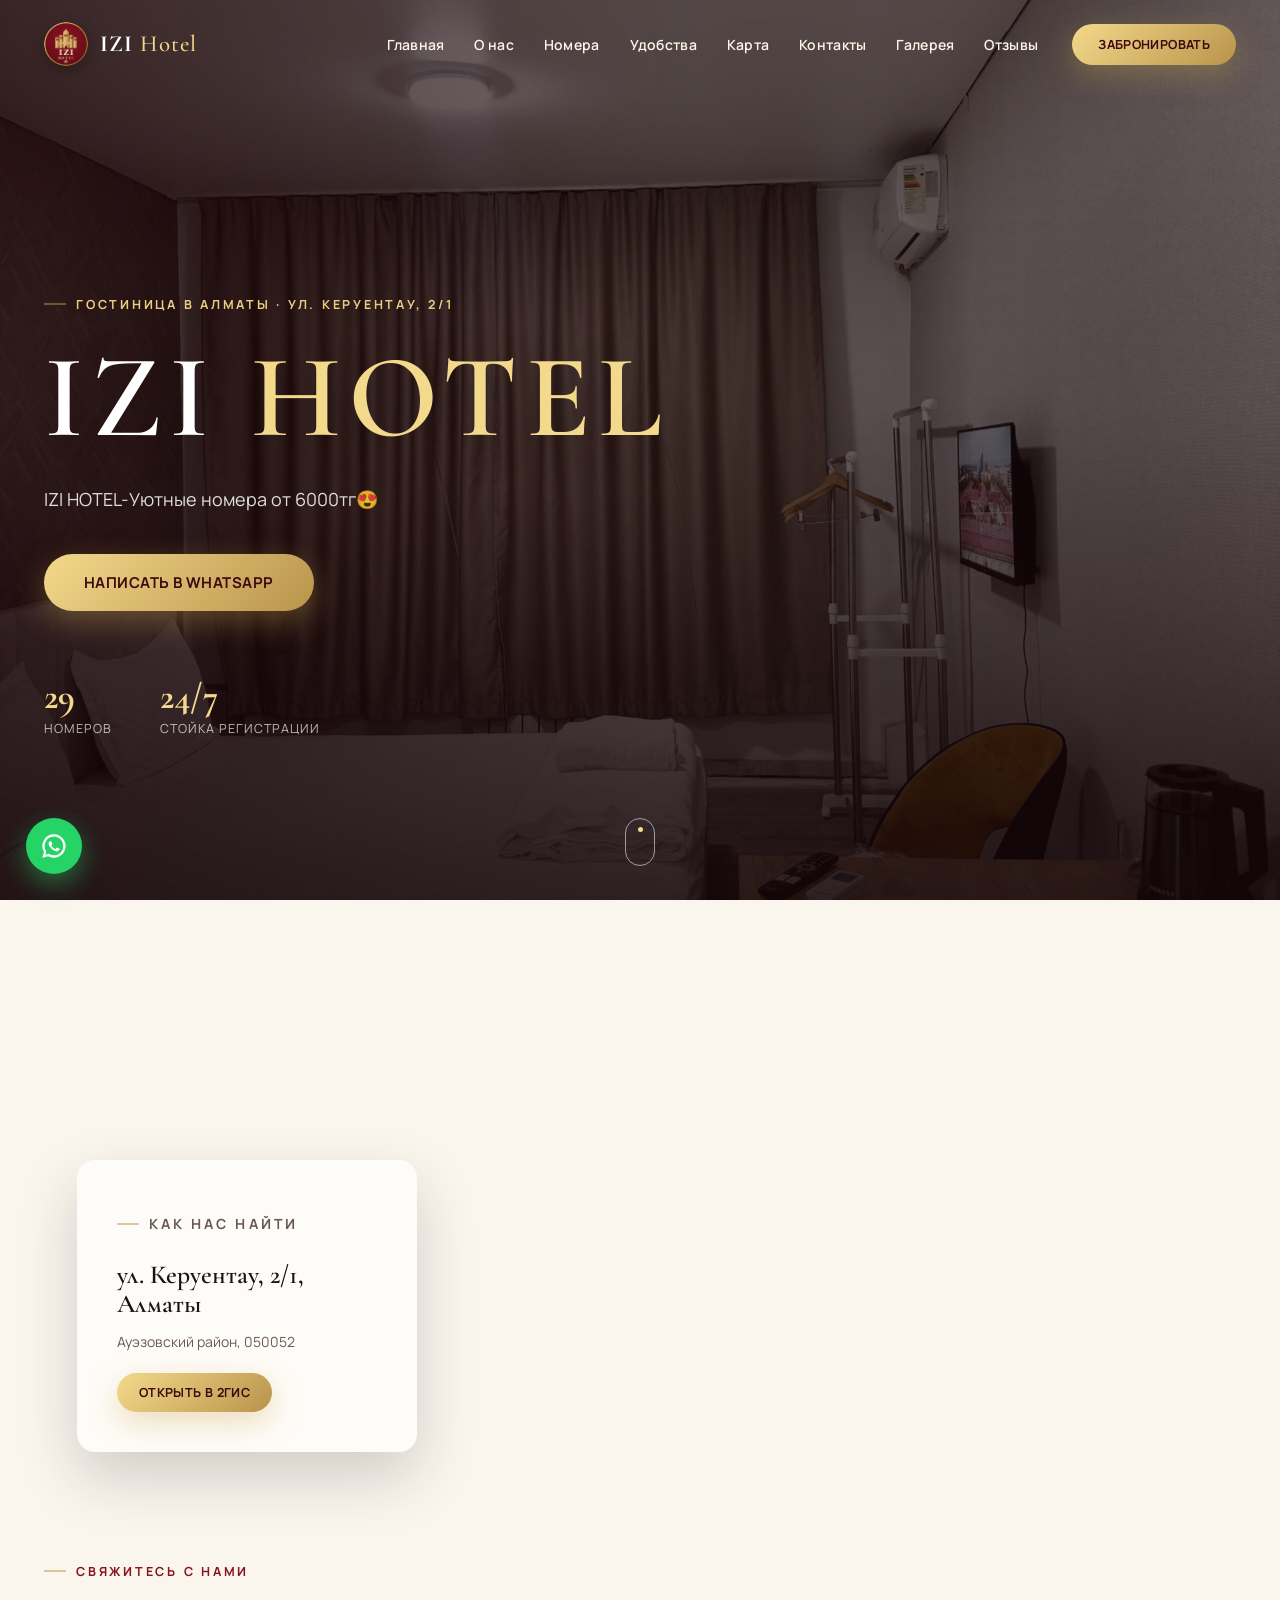
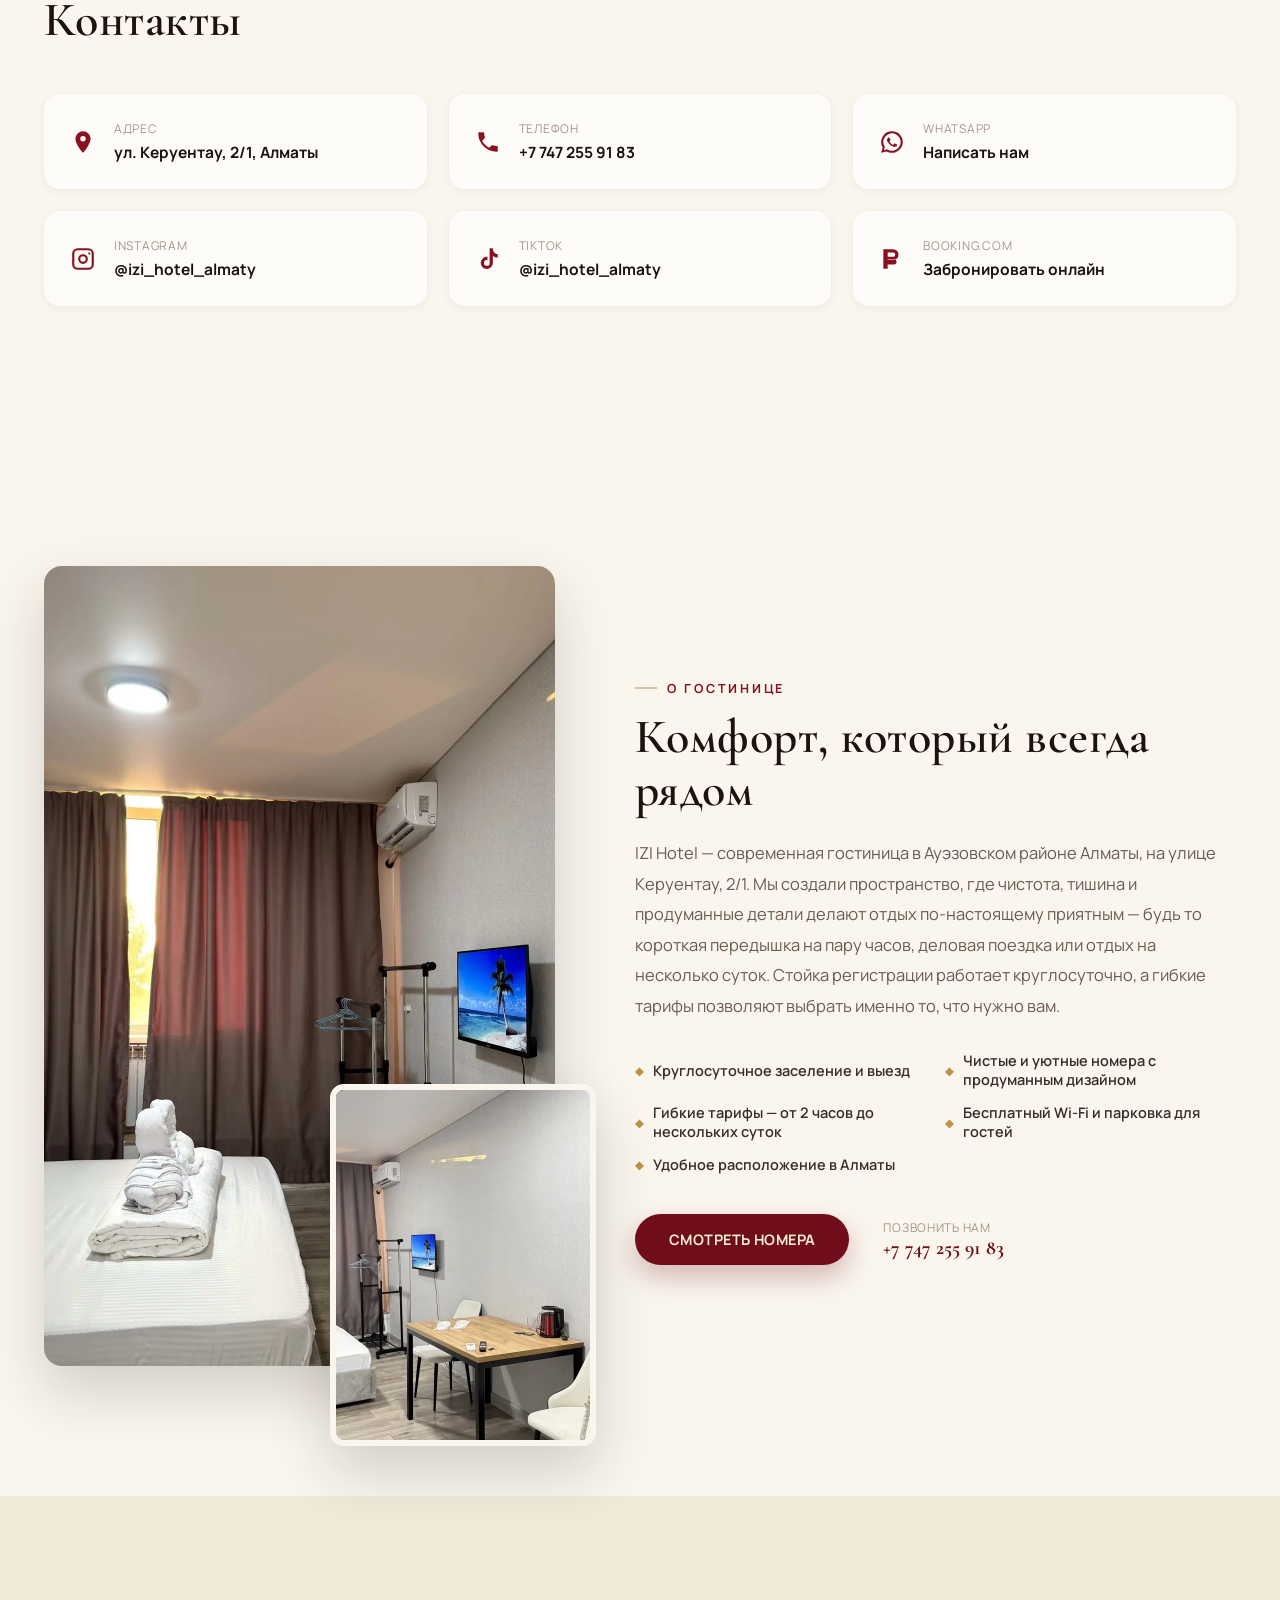
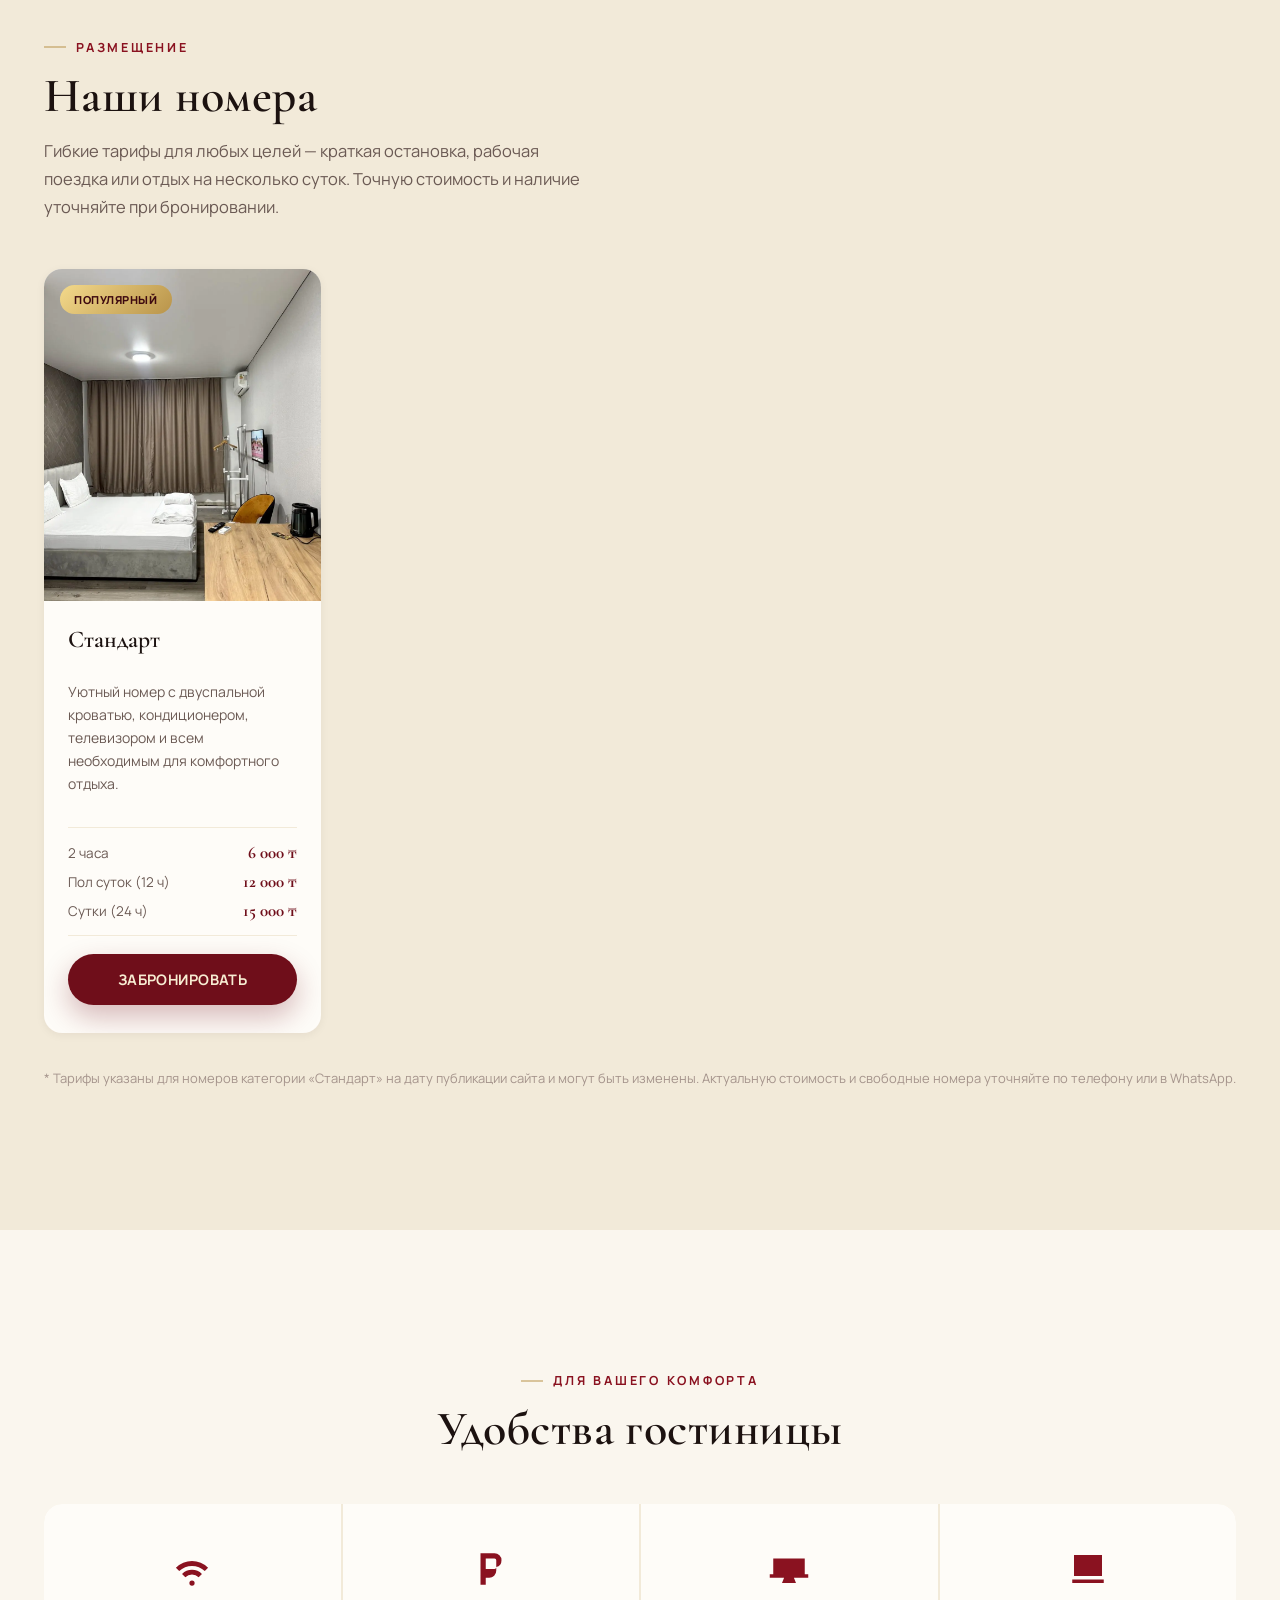
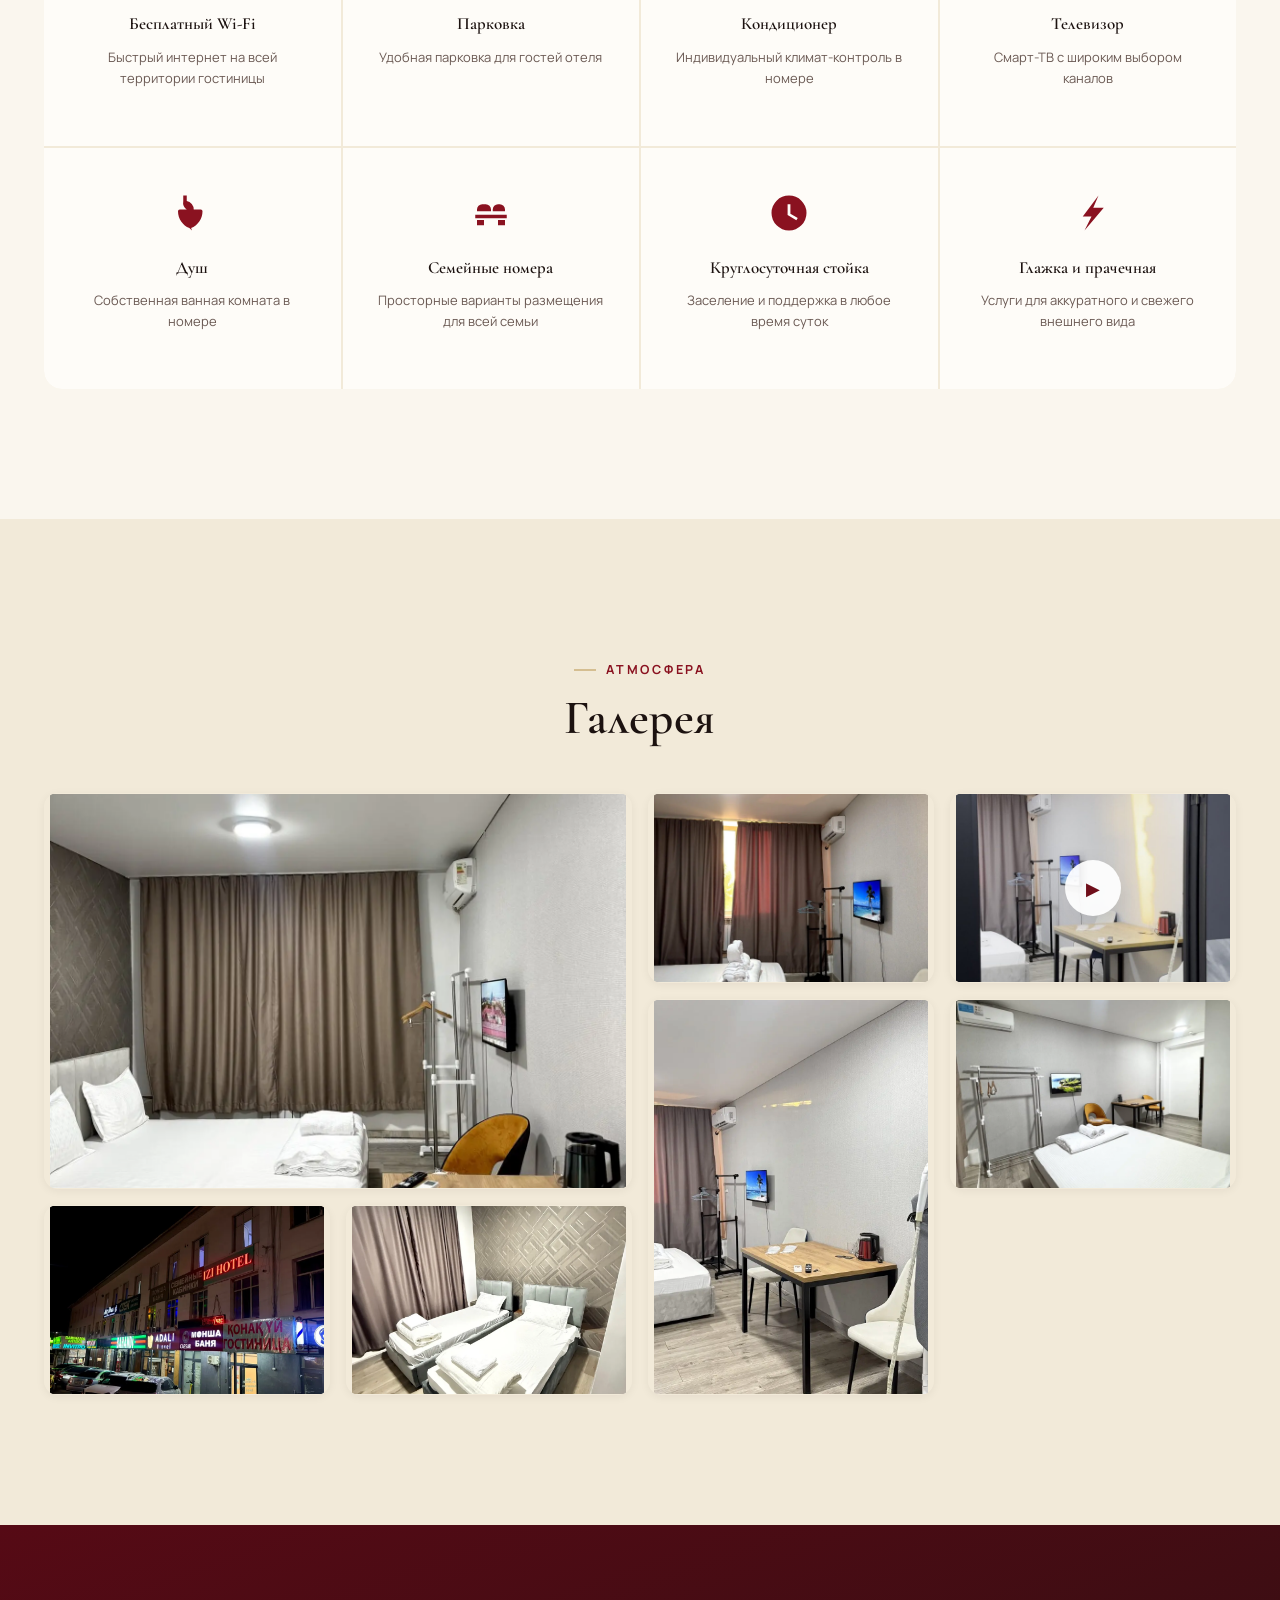
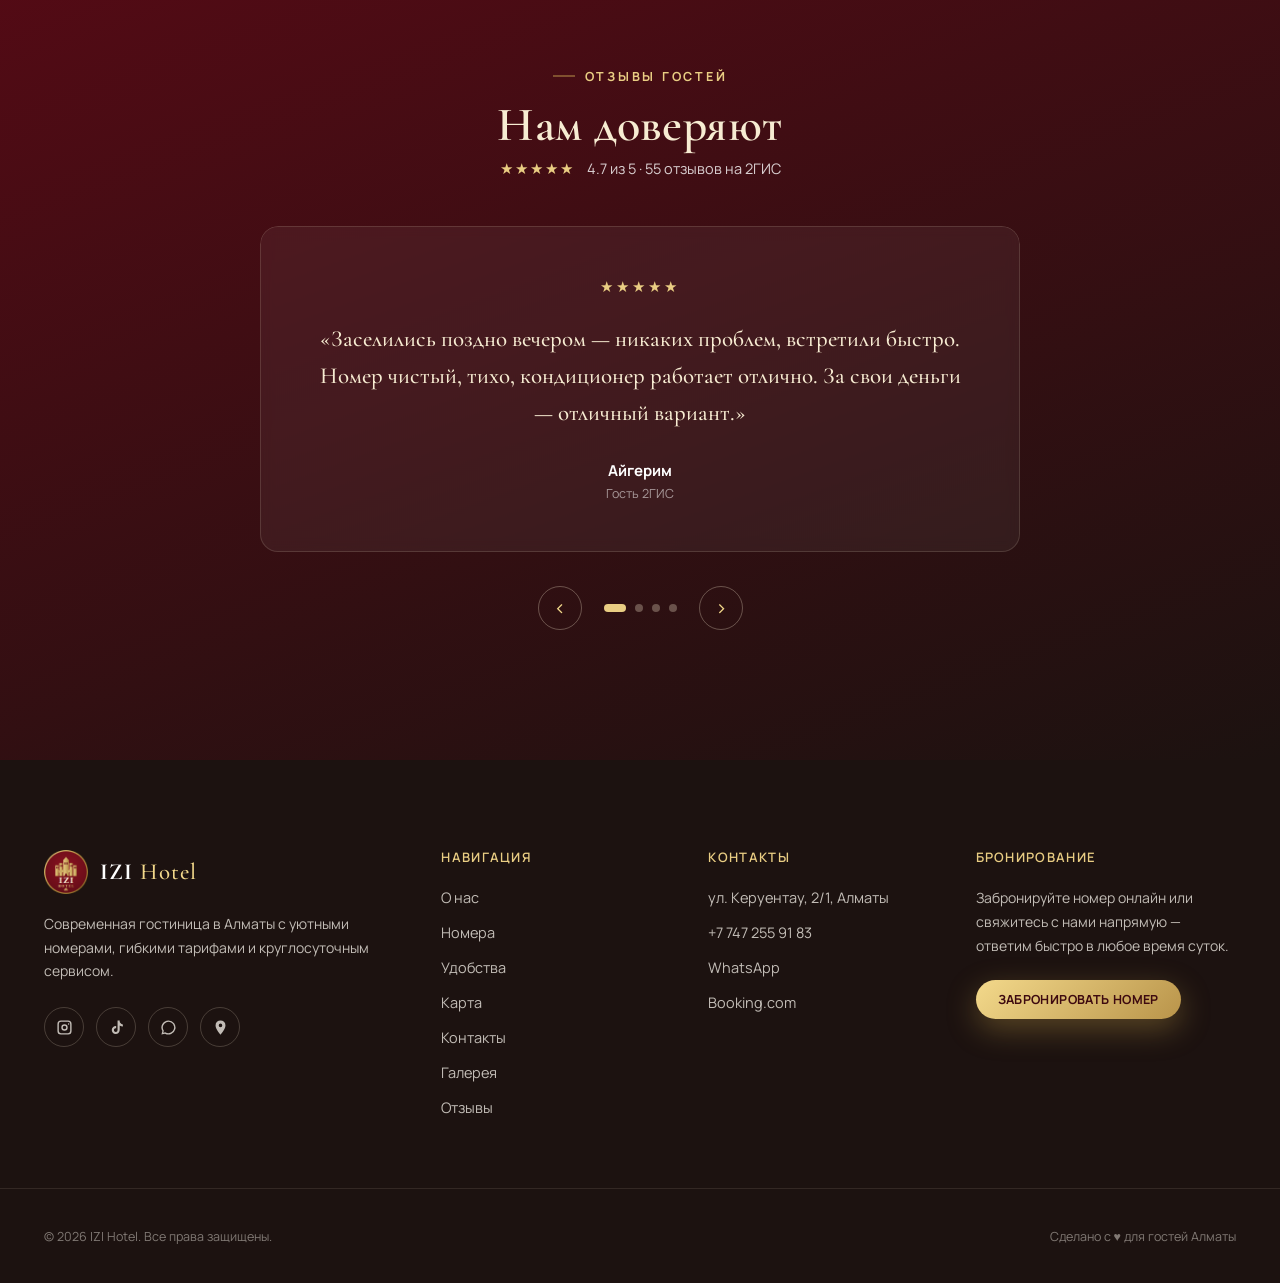
==== site/index.html @ 364ba05a "Upload website files" ====
<!DOCTYPE html>
<html lang="ru">
<head>
<meta charset="UTF-8">
<meta name="viewport" content="width=device-width, initial-scale=1.0">
<title>IZI Hotel — гостиница в Алматы | ул. Керуентау, 2/1</title>
<meta name="description" content="IZI Hotel — современная гостиница в Алматы на ул. Керуентау, 2/1. Чистые уютные номера, бесплатный Wi-Fi, парковка, круглосуточная стойка регистрации. Бронируйте номер онлайн или по телефону.">
<meta name="keywords" content="гостиница Алматы, отель Алматы, IZI Hotel, гостиница Керуентау, гостиница Ауэзовский район, номера почасово Алматы, отель на сутки Алматы">
<meta name="author" content="IZI Hotel">
<meta name="robots" content="index, follow">
<link rel="canonical" href="https://izihotel.kz/">

<!-- Open Graph -->
<meta property="og:type" content="website">
<meta property="og:site_name" content="IZI Hotel">
<meta property="og:title" content="IZI Hotel — гостиница в Алматы">
<meta property="og:description" content="Современная гостиница в Алматы: уютные номера, гибкие тарифы от 2 часов до суток, бесплатный Wi-Fi и парковка. Круглосуточно.">
<meta property="og:image" content="assets/img/optimized/hero.jpg">
<meta property="og:url" content="https://izihotel.kz/">
<meta property="og:locale" content="ru_RU">

<!-- Twitter -->
<meta name="twitter:card" content="summary_large_image">
<meta name="twitter:title" content="IZI Hotel — гостиница в Алматы">
<meta name="twitter:description" content="Уютные номера, бесплатный Wi-Fi и парковка, круглосуточная стойка регистрации. Бронируйте онлайн.">
<meta name="twitter:image" content="assets/img/optimized/hero.jpg">

<!-- Favicons -->
<link rel="icon" href="assets/img/favicon.ico" sizes="any">
<link rel="icon" type="image/png" sizes="32x32" href="assets/img/logo-32.png">
<link rel="apple-touch-icon" sizes="180x180" href="assets/img/logo-180.png">
<link rel="manifest" href="site.webmanifest">
<meta name="theme-color" content="#6f0e1a">

<!-- Fonts -->
<link rel="preconnect" href="https://fonts.googleapis.com">
<link rel="preconnect" href="https://fonts.gstatic.com" crossorigin>
<link href="https://fonts.googleapis.com/css2?family=Cormorant+Garamond:wght@500;600;700&family=Manrope:wght@400;500;600;700;800&display=swap" rel="stylesheet">

<link rel="stylesheet" href="css/styles.css">

<!-- Structured data -->
<script type="application/ld+json">
{
  "@context": "https://schema.org",
  "@type": "Hotel",
  "name": "IZI Hotel",
  "image": "https://izihotel.kz/assets/img/optimized/hero.jpg",
  "logo": "https://izihotel.kz/assets/img/logo-512.png",
  "telephone": "+77472559183",
  "priceRange": "6000-15000 KZT",
  "starRating": { "@type": "Rating", "ratingValue": "3" },
  "aggregateRating": { "@type": "AggregateRating", "ratingValue": "4.7", "reviewCount": "55" },
  "address": {
    "@type": "PostalAddress",
    "streetAddress": "ул. Керуентау, 2/1",
    "addressLocality": "Алматы",
    "addressRegion": "Ауэзовский район",
    "postalCode": "050052",
    "addressCountry": "KZ"
  },
  "url": "https://izihotel.kz/",
  "sameAs": [
    "https://www.instagram.com/izi_hotel_almaty",
    "https://www.tiktok.com/@izi_hotel_almaty",
    "https://www.booking.com/hotel/kz/izi-on-zhandosova.ru.html",
    "https://2gis.kz/almaty/geo/70000001112716389"
  ]
}
</script>
</head>
<body>

<!-- Preloader -->
<div id="preloader" aria-hidden="true"><div class="preloader-mark">IZI</div></div>

<!-- Header -->
<header class="header" id="header">
  <div class="container header__inner">
    <a href="#home" class="brand">
      <img src="assets/img/logo-96.png" alt="IZI Hotel" class="brand__logo" width="44" height="44">
      <span class="brand__text">IZI <em>Hotel</em></span>
    </a>

    <nav class="nav" id="nav">
      <ul class="nav__list">
        <li><a href="#home" class="nav__link">Главная</a></li>
        <li><a href="#about" class="nav__link">О нас</a></li>
        <li><a href="#rooms" class="nav__link">Номера</a></li>
        <li><a href="#amenities" class="nav__link">Удобства</a></li>
        <li><a href="#map" class="nav__link">Карта</a></li>
        <li><a href="#contacts" class="nav__link">Контакты</a></li>
        <li><a href="#gallery" class="nav__link">Галерея</a></li>
        <li><a href="#reviews" class="nav__link">Отзывы</a></li>
      </ul>
      <a href="https://wa.me/77472559183?text=Здравствуйте!%20Хочу%20забронировать%20номер%20в%20IZI%20Hotel" target="_blank" rel="noopener" class="btn btn--gold btn--sm nav__cta">Забронировать</a>
    </nav>

    <button class="burger" id="burger" aria-label="Открыть меню" aria-expanded="false" aria-controls="nav">
      <span></span><span></span><span></span>
    </button>
  </div>
</header>

<!-- Mobile menu overlay -->
<div class="mobile-menu" id="mobileMenu">
  <ul class="mobile-menu__list">
    <li><a href="#home" class="mobile-menu__link">Главная</a></li>
    <li><a href="#about" class="mobile-menu__link">О нас</a></li>
    <li><a href="#rooms" class="mobile-menu__link">Номера</a></li>
    <li><a href="#amenities" class="mobile-menu__link">Удобства</a></li>
    <li><a href="#map" class="mobile-menu__link">Карта</a></li>
    <li><a href="#contacts" class="mobile-menu__link">Контакты</a></li>
    <li><a href="#gallery" class="mobile-menu__link">Галерея</a></li>
    <li><a href="#reviews" class="mobile-menu__link">Отзывы</a></li>
  </ul>
  <div class="mobile-menu__contact">
    <a href="tel:+77472559183">+7 747 255 91 83</a>
    <a href="https://wa.me/77472559183" target="_blank" rel="noopener" class="btn btn--gold">Написать в WhatsApp</a>
  </div>
</div>

<main>
  <!-- HERO -->
  <section class="hero" id="home">
    <div class="hero__bg">
      <picture>
        <source srcset="assets/img/optimized/hero.webp" type="image/webp">
        <img src="assets/img/optimized/hero.jpg" alt="Номер в IZI Hotel Алматы" fetchpriority="high">
      </picture>
      <div class="hero__overlay"></div>
    </div>
    <div class="container hero__content" data-reveal>
      <p class="eyebrow eyebrow--light">Гостиница в Алматы · ул. Керуентау, 2/1</p>
      <h1 class="hero__title">IZI <span>HOTEL</span></h1>
      <p class="hero__subtitle">IZI HOTEL-Уютные номера от 6000тг😍</p>
      <div class="hero__actions">
        <a href="https://wa.me/77472559183?text=Здравствуйте!%20Хочу%20забронировать%20номер%20в%20IZI%20Hotel" target="_blank" rel="noopener" class="btn btn--gold btn--lg">Написать в WhatsApp</a>
      </div>
      <div class="hero__stats">
        
        <div class="hero__stat"><span>29</span><small>номеров</small></div>
        <div class="hero__stat"><span>24/7</span><small>стойка регистрации</small></div>
      </div>
    </div>
    <a href="#about" class="hero__scroll" aria-label="Прокрутить вниз"><span></span></a>
  </section>



<!-- MAP -->
  <section class="map" id="map">
    <div class="map__embed">
      <iframe
        src="https://www.google.com/maps?q=Алматы,+улица+Керуентау,+2%2F1&output=embed"
        width="100%" height="100%" style="border:0;" allowfullscreen="" loading="lazy"
        referrerpolicy="no-referrer-when-downgrade" title="IZI Hotel на карте"></iframe>
    </div>
    <div class="map__card" data-reveal>
      <p class="eyebrow">Как нас найти</p>
      <h3>ул. Керуентау, 2/1, Алматы</h3>
      <p>Ауэзовский район, 050052</p>
      <a href="https://2gis.kz/almaty/geo/70000001112716389" target="_blank" rel="noopener" class="btn btn--gold btn--sm">Открыть в 2ГИС</a>
    </div>
  </section>

  <!-- CONTACTS -->
  <section class="contacts" id="contacts">
    <div class="container">
      <div class="section-head" data-reveal>
        <p class="eyebrow">Свяжитесь с нами</p>
        <h2 class="section-title">Контакты</h2>
      </div>

      <div class="contacts__grid">
        <a class="contact-card" data-reveal href="https://2gis.kz/almaty/geo/70000001112716389" target="_blank" rel="noopener">
          <svg viewBox="0 0 24 24"><path d="M12 2a7 7 0 0 0-7 7c0 5.3 7 13 7 13s7-7.7 7-13a7 7 0 0 0-7-7zm0 9.5A2.5 2.5 0 1 1 12 6.5a2.5 2.5 0 0 1 0 5z"/></svg>
          <div><span>Адрес</span><strong>ул. Керуентау, 2/1, Алматы</strong></div>
        </a>
        <a class="contact-card" data-reveal href="tel:+77472559183">
          <svg viewBox="0 0 24 24"><path d="M6.6 10.8c1.4 2.8 3.8 5.1 6.6 6.6l2.2-2.2c.3-.3.7-.4 1-.2 1.1.4 2.3.6 3.6.6.6 0 1 .4 1 1V20c0 .6-.4 1-1 1C10.6 21 3 13.4 3 4c0-.6.4-1 1-1h3.5c.6 0 1 .4 1 1 0 1.3.2 2.5.6 3.6.1.4 0 .8-.2 1z"/></svg>
          <div><span>Телефон</span><strong>+7 747 255 91 83</strong></div>
        </a>
        <a class="contact-card" data-reveal href="https://wa.me/77472559183?text=Здравствуйте!%20Хочу%20узнать%20о%20наличии%20номеров%20в%20IZI%20Hotel" target="_blank" rel="noopener">
          <svg viewBox="0 0 24 24"><path d="M12 2a10 10 0 0 0-8.6 15.1L2 22l5-1.3A10 10 0 1 0 12 2zm0 18a8 8 0 0 1-4.1-1.1l-.3-.2-3 .8.8-2.9-.2-.3A8 8 0 1 1 12 20zm4.4-5.9c-.2-.1-1.4-.7-1.6-.8-.2-.1-.4-.1-.5.1-.2.2-.6.8-.8 1-.1.2-.3.2-.5.1-.2-.1-1-.4-1.9-1.2-.7-.6-1.2-1.4-1.3-1.6-.1-.2 0-.4.1-.5l.4-.4c.1-.1.2-.3.2-.4.1-.2 0-.3 0-.4l-.7-1.7c-.2-.4-.4-.4-.5-.4h-.5c-.2 0-.4.1-.6.3-.2.2-.8.8-.8 1.9s.8 2.2 1 2.4c.1.2 1.6 2.5 3.9 3.5.5.2 1 .4 1.3.5.5.2 1 .1 1.4-.1.4-.2 1.4-.6 1.6-1.1.2-.5.2-1 .1-1.1-.1-.1-.2-.2-.4-.3z"/></svg>
          <div><span>WhatsApp</span><strong>Написать нам</strong></div>
        </a>
        <a class="contact-card" data-reveal href="https://www.instagram.com/izi_hotel_almaty?utm_source=qr" target="_blank" rel="noopener">
          <svg viewBox="0 0 24 24"><path d="M7 2h10a5 5 0 0 1 5 5v10a5 5 0 0 1-5 5H7a5 5 0 0 1-5-5V7a5 5 0 0 1 5-5zm0 2a3 3 0 0 0-3 3v10a3 3 0 0 0 3 3h10a3 3 0 0 0 3-3V7a3 3 0 0 0-3-3zm5 3.5a4.5 4.5 0 1 1 0 9 4.5 4.5 0 0 1 0-9zm0 2a2.5 2.5 0 1 0 0 5 2.5 2.5 0 0 0 0-5zM17.8 6a1 1 0 1 1 0 2 1 1 0 0 1 0-2z"/></svg>
          <div><span>Instagram</span><strong>@izi_hotel_almaty</strong></div>
        </a>
        <a class="contact-card" data-reveal href="https://www.tiktok.com/@izi_hotel_almaty" target="_blank" rel="noopener">
          <svg viewBox="0 0 24 24"><path d="M16.5 2h-3v13.6a2.6 2.6 0 1 1-2-2.5v-3.1a5.6 5.6 0 1 0 5 5.6V9.2a7.9 7.9 0 0 0 4.5 1.4V7.6A4.9 4.9 0 0 1 16.5 2z"/></svg>
          <div><span>TikTok</span><strong>@izi_hotel_almaty</strong></div>
        </a>
        <a class="contact-card" data-reveal href="https://www.booking.com/hotel/kz/izi-on-zhandosova.ru.html?aid=898224&app_hotel_id=16019288&checkin=2026-07-24&checkout=2026-07-25&from_sn=ios&group_adults=2&group_children=0&label=hotel_details-TslQ9aU%401784840712&no_rooms=1&req_adults=2&req_children=0&room1=A%2CA%2C" target="_blank" rel="noopener">
          <svg viewBox="0 0 24 24"><path d="M4 3h9a5 5 0 0 1 0 10H8v8H4zm4 3v4h5a2 2 0 0 0 0-4zm0 6.5V17h6a2.25 2.25 0 0 0 0-4.5z"/></svg>
          <div><span>Booking.com</span><strong>Забронировать онлайн</strong></div>
        </a>
      </div>
    </div>
  </section>


  <!-- ABOUT -->
  <section class="about" id="about">
    <div class="container about__grid">
      <div class="about__media" data-reveal>
        <div class="about__media-main">
          <picture>
            <source srcset="assets/img/optimized/about-1.webp" type="image/webp">
            <img src="assets/img/optimized/about-1.jpg" alt="Уютный номер IZI Hotel" loading="lazy" width="700" height="800">
          </picture>
        </div>
        <div class="about__media-sub">
          <picture>
            <source srcset="assets/img/optimized/about-2.webp" type="image/webp">
            <img src="assets/img/optimized/about-2.jpg" alt="Интерьер номера IZI Hotel" loading="lazy" width="450" height="350">
          </picture>
        </div>
        
      </div>

      <div class="about__content" data-reveal>
        <p class="eyebrow">О гостинице</p>
        <h2 class="section-title">Комфорт, который всегда рядом</h2>
        <p class="about__text">
          IZI Hotel — современная гостиница в Ауэзовском районе Алматы, на улице Керуентау, 2/1.
          Мы создали пространство, где чистота, тишина и продуманные детали делают отдых
          по-настоящему приятным — будь то короткая передышка на пару часов, деловая поездка
          или отдых на несколько суток. Стойка регистрации работает круглосуточно, а гибкие
          тарифы позволяют выбрать именно то, что нужно вам.
        </p>

        <ul class="about__points">
          <li><span class="about__point-icon">◆</span> Круглосуточное заселение и выезд</li>
          <li><span class="about__point-icon">◆</span> Чистые и уютные номера с продуманным дизайном</li>
          <li><span class="about__point-icon">◆</span> Гибкие тарифы — от 2 часов до нескольких суток</li>
          <li><span class="about__point-icon">◆</span> Бесплатный Wi-Fi и парковка для гостей</li>
          <li><span class="about__point-icon">◆</span> Удобное расположение в Алматы</li>
        </ul>

        <div class="about__cta">
          <a href="#rooms" class="btn btn--primary">Смотреть номера</a>
          <a href="tel:+77472559183" class="about__phone">
            <span>Позвонить нам</span>
            <strong>+7 747 255 91 83</strong>
          </a>
        </div>
      </div>
    </div>
  </section>

  <!-- ROOMS -->
  <section class="rooms" id="rooms">
    <div class="container">
      <div class="section-head" data-reveal>
        <p class="eyebrow">Размещение</p>
        <h2 class="section-title">Наши номера</h2>
        <p class="section-sub">Гибкие тарифы для любых целей — краткая остановка, рабочая поездка или отдых на несколько суток. Точную стоимость и наличие уточняйте при бронировании.</p>
      </div>

      <div class="rooms__grid">

        <article class="room-card" data-reveal>
          <div class="room-card__media">
            <picture>
              <source srcset="assets/img/optimized/room-standard.webp" type="image/webp">
              <img src="assets/img/optimized/room-standard.jpg" alt="Стандартный номер IZI Hotel" loading="lazy" width="600" height="720">
            </picture>
            <span class="room-card__tag">Популярный</span>
          </div>
          <div class="room-card__body">
            <h3>Стандарт</h3>
            <p>Уютный номер с двуспальной кроватью, кондиционером, телевизором и всем необходимым для комфортного отдыха.</p>
            <div class="room-card__prices">
              <div><span>2 часа</span><strong>6 000 ₸</strong></div>
              <div><span>Пол суток (12 ч)</span><strong>12 000 ₸</strong></div>
              <div><span>Сутки (24 ч)</span><strong>15 000 ₸</strong></div>
            </div>
            <a href="https://wa.me/77472559183?text=Здравствуйте!%20Хочу%20забронировать%20номер%20%22Стандарт%22" target="_blank" rel="noopener" class="btn btn--primary btn--block">Забронировать</a>
          </div>
        </article>

      </div>

      <p class="rooms__note">* Тарифы указаны для номеров категории «Стандарт» на дату публикации сайта и могут быть изменены. Актуальную стоимость и свободные номера уточняйте по телефону или в WhatsApp.</p>
    </div>
  </section>

  <!-- AMENITIES -->
  <section class="amenities" id="amenities">
    <div class="container">
      <div class="section-head section-head--center" data-reveal>
        <p class="eyebrow">Для вашего комфорта</p>
        <h2 class="section-title">Удобства гостиницы</h2>
      </div>

      <div class="amenities__grid">
        <div class="amenity" data-reveal>
          <svg viewBox="0 0 24 24" class="amenity__icon"><path d="M12 18.5a1.5 1.5 0 1 1 0 3 1.5 1.5 0 0 1 0-3zM6.3 14.8a8 8 0 0 1 11.4 0l-1.9 1.9a5.5 5.5 0 0 0-7.6 0zM2.8 11.3a13 13 0 0 1 18.4 0l-1.9 1.9a10.5 10.5 0 0 0-14.6 0z"/></svg>
          <h3>Бесплатный Wi-Fi</h3>
          <p>Быстрый интернет на всей территории гостиницы</p>
        </div>
        <div class="amenity" data-reveal>
          <svg viewBox="0 0 24 24" class="amenity__icon"><path d="M6 3h8a4 4 0 0 1 4 4 4 4 0 0 1-3 3.9V13a4 4 0 0 1-4 4H9v4H6zm3 3v6h5a1 1 0 0 0 1-1V7a1 1 0 0 0-1-1z"/></svg>
          <h3>Парковка</h3>
          <p>Удобная парковка для гостей отеля</p>
        </div>
        <div class="amenity" data-reveal>
          <svg viewBox="0 0 24 24" class="amenity__icon"><path d="M3 6h18v9H3zM1 15h22v2H1zM8 20l1.2-3h5.6L16 20z"/></svg>
          <h3>Кондиционер</h3>
          <p>Индивидуальный климат-контроль в номере</p>
        </div>
        <div class="amenity" data-reveal>
          <svg viewBox="0 0 24 24" class="amenity__icon"><path d="M4 4h16v12H4zm-1 14h18v2H3zm5-11h6v6H8z"/></svg>
          <h3>Телевизор</h3>
          <p>Смарт-ТВ с широким выбором каналов</p>
        </div>
        <div class="amenity" data-reveal>
          <svg viewBox="0 0 24 24" class="amenity__icon"><path d="M7 2h2v3.1A5 5 0 0 1 13 10h4a1 1 0 0 1 1 1c0 4.4-2.7 8.1-6.5 9.6L12 22l-1.5-1.4C6.7 19.1 4 15.4 4 11a1 1 0 0 1 1-1h4A5 5 0 0 1 7 5.1z"/></svg>
          <h3>Душ</h3>
          <p>Собственная ванная комната в номере</p>
        </div>
        <div class="amenity" data-reveal>
          <svg viewBox="0 0 24 24" class="amenity__icon"><path d="M4 10a3 3 0 0 1 3-3h2a3 3 0 0 1 3 3v1H4zm9 1v-1a3 3 0 0 1 3-3h1a3 3 0 0 1 3 3v1zM3 13h18v2H3zm1 3h4v3H4zm12 0h4v3h-4z"/></svg>
          <h3>Семейные номера</h3>
          <p>Просторные варианты размещения для всей семьи</p>
        </div>
        <div class="amenity" data-reveal>
          <svg viewBox="0 0 24 24" class="amenity__icon"><path d="M12 2a10 10 0 1 0 0 20 10 10 0 0 0 0-20zm.8 5v5.4l4.2 2.5-.8 1.3-5-3V7z"/></svg>
          <h3>Круглосуточная стойка</h3>
          <p>Заселение и поддержка в любое время суток</p>
        </div>
        <div class="amenity" data-reveal>
          <svg viewBox="0 0 24 24" class="amenity__icon"><path d="M18 2l-9 12h5l-4 8 11-13h-6z"/></svg>
          <h3>Глажка и прачечная</h3>
          <p>Услуги для аккуратного и свежего внешнего вида</p>
        </div>
      </div>
    </div>
  </section>

  
  <!-- GALLERY -->
  <section class="gallery" id="gallery">
    <div class="container">
      <div class="section-head section-head--center" data-reveal>
        <p class="eyebrow">Атмосфера</p>
        <h2 class="section-title">Галерея</h2>
      </div>

      <div class="gallery__grid" id="galleryGrid">
        <button class="gallery__item" data-full="assets/img/optimized/gallery-1.jpg" data-caption="Номер «Стандарт»">
          <picture><source srcset="assets/img/optimized/gallery-1.webp" type="image/webp"><img src="assets/img/optimized/gallery-1.jpg" alt="Номер IZI Hotel" loading="lazy" width="500" height="500"></picture>
        </button>
        <button class="gallery__item" data-full="assets/img/optimized/gallery-2.jpg" data-caption="Номер № 27">
          <picture><source srcset="assets/img/optimized/gallery-2.webp" type="image/webp"><img src="assets/img/optimized/gallery-2.jpg" alt="Номер № 27 IZI Hotel" loading="lazy" width="500" height="500"></picture>
        </button>
        <button class="gallery__item gallery__item--video" data-video="assets/video/room-tour.mp4" data-caption="Видео-тур по номеру">
          <video muted loop playsinline preload="metadata" poster="assets/img/optimized/gallery-5.jpg">
            <source src="assets/video/room-tour.mp4" type="video/mp4">
          </video>
          <span class="gallery__play" aria-hidden="true">▶</span>
        </button>
        <button class="gallery__item" data-full="assets/img/optimized/gallery-3.jpg" data-caption="Номер «Комфорт»">
          <picture><source srcset="assets/img/optimized/gallery-3.webp" type="image/webp"><img src="assets/img/optimized/gallery-3.jpg" alt="Интерьер IZI Hotel" loading="lazy" width="500" height="500"></picture>
        </button>
        <button class="gallery__item" data-full="assets/img/optimized/gallery-4.jpg" data-caption="Семейный номер">
          <picture><source srcset="assets/img/optimized/gallery-4.webp" type="image/webp"><img src="assets/img/optimized/gallery-4.jpg" alt="Семейный номер IZI Hotel" loading="lazy" width="500" height="500"></picture>
        </button>
        <button class="gallery__item" data-full="assets/img/optimized/gallery-exterior.jpg" data-caption="Вход в IZI Hotel">
          <picture><source srcset="assets/img/optimized/gallery-exterior.webp" type="image/webp"><img src="assets/img/optimized/gallery-exterior.jpg" alt="Вход в IZI Hotel" loading="lazy" width="500" height="500"></picture>
        </button>
        
        <button class="gallery__item" data-full="assets/img/optimized/room-standard-2.jpg" data-caption="Номер с двумя кроватями">
          <picture><source srcset="assets/img/optimized/room-standard-2.webp" type="image/webp"><img src="assets/img/optimized/room-standard-2.jpg" alt="Номер с двумя кроватями IZI Hotel" loading="lazy" width="500" height="500"></picture>
        </button>
        
      </div>
    </div>
  </section>

  <!-- REVIEWS -->
  <section class="reviews" id="reviews">
    <div class="container">
      <div class="section-head section-head--center" data-reveal>
        <p class="eyebrow eyebrow--light">Отзывы гостей</p>
        <h2 class="section-title section-title--light">Нам доверяют</h2>
        <div class="reviews__rating">
          <span class="reviews__stars">★★★★★</span>
          <span>4.7 из 5 · 55 отзывов на 2ГИС</span>
        </div>
      </div>

      <div class="reviews__slider" data-reveal>
        <div class="reviews__track" id="reviewsTrack">
          <article class="review-card">
            <span class="review-card__stars">★★★★★</span>
            <p>«Заселились поздно вечером — никаких проблем, встретили быстро. Номер чистый, тихо, кондиционер работает отлично. За свои деньги — отличный вариант.»</p>
            <div class="review-card__author"><strong>Айгерим</strong><span>Гость 2ГИС</span></div>
          </article>
          <article class="review-card">
            <span class="review-card__stars">★★★★★</span>
            <p>«Останавливались на пол суток по пути в командировку. Всё аккуратно и по-домашнему: свежее бельё, приятный ремонт, удобная парковка рядом.»</p>
            <div class="review-card__author"><strong>Данияр</strong><span>Гость Booking.com</span></div>
          </article>
          <article class="review-card">
            <span class="review-card__stars">★★★★★</span>
            <p>«Хороший Wi-Fi, тепло и уютно. Стойка регистрации работает круглосуточно — заселились без проблем, хотя приехали за полночь.»</p>
            <div class="review-card__author"><strong>Мария</strong><span>Гость 2ГИС</span></div>
          </article>
          <article class="review-card">
            <span class="review-card__stars">★★★★★</span>
            <p>«Бронировали номер № 27 — очень понравился: светлый, тихий, с удобной рабочей зоной. Обязательно вернёмся ещё.»</p>
            <div class="review-card__author"><strong>Тимур</strong><span>Гость Booking.com</span></div>
          </article>
        </div>
        <div class="reviews__controls">
          <button class="reviews__arrow" id="reviewPrev" aria-label="Предыдущий отзыв">‹</button>
          <div class="reviews__dots" id="reviewDots"></div>
          <button class="reviews__arrow" id="reviewNext" aria-label="Следующий отзыв">›</button>
        </div>
      </div>
    </div>
  </section>

</main>

<!-- FOOTER -->
<footer class="footer">
  <div class="container footer__inner">
    <div class="footer__col footer__col--brand">
      <a href="#home" class="brand brand--footer">
        <img src="assets/img/logo-96.png" alt="IZI Hotel" width="44" height="44">
        <span class="brand__text">IZI <em>Hotel</em></span>
      </a>
      <p>Современная гостиница в Алматы с уютными номерами, гибкими тарифами и круглосуточным сервисом.</p>
      <div class="footer__social">
        <a href="https://www.instagram.com/izi_hotel_almaty?utm_source=qr" target="_blank" rel="noopener" aria-label="Instagram">
          <svg viewBox="0 0 24 24"><path d="M7 2h10a5 5 0 0 1 5 5v10a5 5 0 0 1-5 5H7a5 5 0 0 1-5-5V7a5 5 0 0 1 5-5zm0 2a3 3 0 0 0-3 3v10a3 3 0 0 0 3 3h10a3 3 0 0 0 3-3V7a3 3 0 0 0-3-3zm5 3.5a4.5 4.5 0 1 1 0 9 4.5 4.5 0 0 1 0-9zm0 2a2.5 2.5 0 1 0 0 5 2.5 2.5 0 0 0 0-5zM17.8 6a1 1 0 1 1 0 2 1 1 0 0 1 0-2z"/></svg>
        </a>
        <a href="https://www.tiktok.com/@izi_hotel_almaty" target="_blank" rel="noopener" aria-label="TikTok">
          <svg viewBox="0 0 24 24"><path d="M16.5 2h-3v13.6a2.6 2.6 0 1 1-2-2.5v-3.1a5.6 5.6 0 1 0 5 5.6V9.2a7.9 7.9 0 0 0 4.5 1.4V7.6A4.9 4.9 0 0 1 16.5 2z"/></svg>
        </a>
        <a href="https://wa.me/77472559183" target="_blank" rel="noopener" aria-label="WhatsApp">
          <svg viewBox="0 0 24 24"><path d="M12 2a10 10 0 0 0-8.6 15.1L2 22l5-1.3A10 10 0 1 0 12 2zm0 18a8 8 0 0 1-4.1-1.1l-.3-.2-3 .8.8-2.9-.2-.3A8 8 0 1 1 12 20z"/></svg>
        </a>
        <a href="https://2gis.kz/almaty/geo/70000001112716389" target="_blank" rel="noopener" aria-label="2ГИС">
          <svg viewBox="0 0 24 24"><path d="M12 2a7 7 0 0 0-7 7c0 5.3 7 13 7 13s7-7.7 7-13a7 7 0 0 0-7-7zm0 9.5A2.5 2.5 0 1 1 12 6.5a2.5 2.5 0 0 1 0 5z"/></svg>
        </a>
      </div>
    </div>

    <div class="footer__col">
      <h4>Навигация</h4>
      <ul>
        <li><a href="#about">О нас</a></li>
        <li><a href="#rooms">Номера</a></li>
        <li><a href="#amenities">Удобства</a></li>
        <li><a href="#map">Карта</a></li>
        <li><a href="#contacts">Контакты</a></li>
        <li><a href="#gallery">Галерея</a></li>
        <li><a href="#reviews">Отзывы</a></li>
      </ul>
    </div>

    <div class="footer__col">
      <h4>Контакты</h4>
      <ul>
        <li><a href="https://2gis.kz/almaty/geo/70000001112716389" target="_blank" rel="noopener">ул. Керуентау, 2/1, Алматы</a></li>
        <li><a href="tel:+77472559183">+7 747 255 91 83</a></li>
        <li><a href="https://wa.me/77472559183" target="_blank" rel="noopener">WhatsApp</a></li>
        <li><a href="https://www.booking.com/hotel/kz/izi-on-zhandosova.ru.html?aid=898224" target="_blank" rel="noopener">Booking.com</a></li>
      </ul>
    </div>

    <div class="footer__col">
      <h4>Бронирование</h4>
      <p class="footer__note">Забронируйте номер онлайн или свяжитесь с нами напрямую — ответим быстро в любое время суток.</p>
      <a href="https://wa.me/77472559183?text=Здравствуйте!%20Хочу%20забронировать%20номер%20в%20IZI%20Hotel" target="_blank" rel="noopener" class="btn btn--gold btn--sm">Забронировать номер</a>
    </div>
  </div>

  <div class="footer__bottom">
    <div class="container footer__bottom-inner">
      <p>© <span id="year"></span> IZI Hotel. Все права защищены.</p>
      <p>Сделано с ♥ для гостей Алматы</p>
    </div>
  </div>
</footer>

<!-- Back to top -->
<button id="backToTop" class="back-to-top" aria-label="Наверх">↑</button>

<!-- Lightbox -->
<div class="lightbox" id="lightbox">
  <button class="lightbox__close" id="lightboxClose" aria-label="Закрыть">✕</button>
  <button class="lightbox__nav lightbox__nav--prev" id="lightboxPrev" aria-label="Предыдущее фото">‹</button>
  <div class="lightbox__stage" id="lightboxStage"></div>
  <button class="lightbox__nav lightbox__nav--next" id="lightboxNext" aria-label="Следующее фото">›</button>
  <p class="lightbox__caption" id="lightboxCaption"></p>
</div>

<a href="https://wa.me/77472559183?text=Здравствуйте!%20Хочу%20забронировать%20номер%20в%20IZI%20Hotel" target="_blank" rel="noopener" class="whatsapp-float" aria-label="Написать в WhatsApp">
  <svg viewBox="0 0 24 24"><path d="M12 2a10 10 0 0 0-8.6 15.1L2 22l5-1.3A10 10 0 1 0 12 2zm0 18a8 8 0 0 1-4.1-1.1l-.3-.2-3 .8.8-2.9-.2-.3A8 8 0 1 1 12 20zm4.4-5.9c-.2-.1-1.4-.7-1.6-.8-.2-.1-.4-.1-.5.1-.2.2-.6.8-.8 1-.1.2-.3.2-.5.1-.2-.1-1-.4-1.9-1.2-.7-.6-1.2-1.4-1.3-1.6-.1-.2 0-.4.1-.5l.4-.4c.1-.1.2-.3.2-.4.1-.2 0-.3 0-.4l-.7-1.7c-.2-.4-.4-.4-.5-.4h-.5c-.2 0-.4.1-.6.3-.2.2-.8.8-.8 1.9s.8 2.2 1 2.4c.1.2 1.6 2.5 3.9 3.5.5.2 1 .4 1.3.5.5.2 1 .1 1.4-.1.4-.2 1.4-.6 1.6-1.1.2-.5.2-1 .1-1.1-.1-.1-.2-.2-.4-.3z"/></svg>
</a>

<script src="js/script.js"></script>
</body>
</html>
---- site/css/styles.css ----
/* ==========================================================================
   IZI HOTEL — Design System
   ========================================================================== */

:root{
  --burgundy-900:#3e0a10;
  --burgundy-800:#560a15;
  --burgundy-700:#6f0e1a;
  --burgundy-600:#8a1220;
  --burgundy-500:#a4192a;

  --gold-100:#f7ecd2;
  --gold-200:#f3d98b;
  --gold-300:#e9cd83;
  --gold-400:#caa64a;
  --gold-500:#b9944a;
  --gold-600:#8f6d24;

  --cream-50:#fefcf8;
  --cream-100:#faf6ee;
  --cream-200:#f2ead9;
  --ink-900:#1c1210;
  --ink-700:#3a2c28;
  --ink-500:#6b5a54;
  --ink-300:#a5948c;

  --font-display:'Cormorant Garamond', Georgia, serif;
  --font-body:'Manrope', -apple-system, BlinkMacSystemFont, 'Segoe UI', sans-serif;

  --shadow-sm: 0 2px 10px rgba(28,18,16,.06);
  --shadow-md: 0 12px 30px rgba(28,18,16,.10);
  --shadow-lg: 0 25px 60px rgba(28,18,16,.18);
  --shadow-gold: 0 10px 30px rgba(202,166,74,.35);

  --ease: cubic-bezier(.22,.68,0,1);
  --radius: 18px;
}

*,*::before,*::after{ box-sizing:border-box; }
html{ scroll-behavior:smooth; }
body{
  margin:0;
  font-family:var(--font-body);
  color:var(--ink-700);
  background:var(--cream-100);
  -webkit-font-smoothing:antialiased;
  overflow-x:hidden;
}
img{ max-width:100%; display:block; }
a{ color:inherit; text-decoration:none; }
ul{ list-style:none; margin:0; padding:0; }
button{ font-family:inherit; cursor:pointer; border:none; background:none; }
svg{ fill:currentColor; }
.container{ width:100%; max-width:1240px; margin:0 auto; padding:0 24px; }

h1,h2,h3,h4{ font-family:var(--font-display); color:var(--ink-900); margin:0; line-height:1.1; font-weight:600; }

::selection{ background:var(--gold-300); color:var(--ink-900); }

/* Scrollbar accent */
::-webkit-scrollbar{ width:10px; }
::-webkit-scrollbar-track{ background:var(--cream-100); }
::-webkit-scrollbar-thumb{ background:var(--gold-400); border-radius:10px; }

/* ==========================================================================
   Utility
   ========================================================================== */
.eyebrow{
  display:inline-block;
  font-family:var(--font-body);
  font-weight:700;
  font-size:12.5px;
  letter-spacing:.22em;
  text-transform:uppercase;
  color:var(--burgundy-600);
  margin-bottom:14px;
  position:relative;
  padding-left:32px;
}
.eyebrow::before{
  content:'';
  position:absolute; left:0; top:50%;
  width:22px; height:1px;
  background:var(--gold-500);
  transform:translateY(-50%);
}
.eyebrow--light{ color:var(--gold-300); }

.section-title{ font-size:clamp(32px,4.2vw,48px); letter-spacing:.01em; }
.section-title--light{ color:var(--gold-100); }
.section-sub{ color:var(--ink-500); max-width:560px; font-size:16.5px; line-height:1.7; margin-top:14px; }
.section-head{ margin-bottom:48px; }
.section-head--center{ text-align:center; display:flex; flex-direction:column; align-items:center; }
.section-head--center .section-sub{ margin-left:auto; margin-right:auto; }

[data-reveal]{
  opacity:0;
  transform:translateY(34px);
  transition:opacity .9s var(--ease), transform .9s var(--ease);
}
[data-reveal].is-visible{ opacity:1; transform:none; }

/* Buttons */
.btn{
  display:inline-flex; align-items:center; justify-content:center; gap:8px;
  padding:16px 34px;
  border-radius:100px;
  font-weight:700;
  font-size:14.5px;
  letter-spacing:.03em;
  text-transform:uppercase;
  transition:transform .45s var(--ease), box-shadow .45s var(--ease), background .35s ease, color .35s ease;
  white-space:nowrap;
  position:relative;
  overflow:hidden;
}
.btn::after{
  content:'';
  position:absolute; inset:0;
  background:linear-gradient(120deg, transparent 30%, rgba(255,255,255,.35), transparent 70%);
  transform:translateX(-120%);
  transition:transform .7s ease;
}
.btn:hover::after{ transform:translateX(120%); }

.btn--gold{ background:linear-gradient(135deg, var(--gold-200), var(--gold-500)); color:var(--burgundy-900); box-shadow:var(--shadow-gold); }
.btn--gold:hover{ transform:translateY(-3px); box-shadow:0 16px 40px rgba(202,166,74,.45); }

.btn--primary{ background:var(--burgundy-700); color:var(--gold-100); box-shadow:0 12px 28px rgba(111,14,26,.28); }
.btn--primary:hover{ transform:translateY(-3px); background:var(--burgundy-600); }

.btn--outline{ background:transparent; color:var(--gold-100); border:1.5px solid rgba(247,236,210,.55); }
.btn--outline:hover{ background:rgba(247,236,210,.12); transform:translateY(-3px); border-color:var(--gold-200); }

.btn--sm{ padding:11px 22px; font-size:12.5px; }
.btn--lg{ padding:18px 40px; font-size:15px; }
.btn--block{ width:100%; }

/* ==========================================================================
   Preloader
   ========================================================================== */
#preloader{
  position:fixed; inset:0; z-index:9999;
  background:var(--burgundy-800);
  display:flex; align-items:center; justify-content:center;
  transition:opacity .6s ease, visibility .6s ease;
}
#preloader.is-hidden{ opacity:0; visibility:hidden; pointer-events:none; }
.preloader-mark{
  font-family:var(--font-display);
  font-size:42px; letter-spacing:.35em;
  color:var(--gold-200);
  animation:pulse 1.4s ease-in-out infinite;
}
@keyframes pulse{ 0%,100%{ opacity:.4; transform:scale(.94);} 50%{ opacity:1; transform:scale(1);} }

/* ==========================================================================
   Header
   ========================================================================== */
.header{
  position:fixed; top:0; left:0; right:0; z-index:600;
  padding:22px 0;
  transition:padding .4s var(--ease), background .4s var(--ease), box-shadow .4s var(--ease);
}
.header__inner{ display:flex; align-items:center; justify-content:space-between; }

.brand{ display:flex; align-items:center; gap:12px; }
.brand__logo{ border-radius:50%; box-shadow:0 4px 14px rgba(0,0,0,.25); }
.brand__text{ font-family:var(--font-display); font-size:23px; font-weight:700; letter-spacing:.05em; color:#fff; }
.brand__text em{ font-style:normal; font-weight:500; color:var(--gold-200); }

.header.is-scrolled{ padding:12px 0; background:rgba(28,10,14,.88); backdrop-filter:blur(14px); box-shadow:0 8px 30px rgba(0,0,0,.18); }
.header.is-scrolled .brand__text{ color:var(--ink-900); }
.header.is-scrolled .brand__text em{ color:var(--burgundy-600); }
.header.is-scrolled .nav__link{ color:var(--ink-700); }
.header.is-scrolled .burger span{ background:var(--ink-900); }

.nav{ display:flex; align-items:center; gap:34px; }
.nav__list{ display:flex; align-items:center; gap:30px; }
.nav__link{
  font-size:14px; font-weight:600; color:#fdf7ea; letter-spacing:.02em;
  position:relative; padding:4px 0; transition:color .3s ease;
}
.nav__link::after{
  content:''; position:absolute; left:0; bottom:0; width:0; height:1.5px;
  background:var(--gold-300); transition:width .35s var(--ease);
}
.nav__link:hover{ color:var(--gold-200); }
.nav__link:hover::after{ width:100%; }
.nav__cta{ padding:12px 26px; font-size:12.5px; }

.burger{
  display:none; flex-direction:column; justify-content:center; gap:5px;
  width:42px; height:42px; z-index:600;
}
.burger span{ display:block; width:24px; height:2px; background:#fff; margin:0 auto; border-radius:2px; transition:transform .4s var(--ease), opacity .3s ease, background .3s ease; }
.burger.is-active span:nth-child(1){ transform:translateY(7px) rotate(45deg); }
.burger.is-active span:nth-child(2){ opacity:0; }
.burger.is-active span:nth-child(3){ transform:translateY(-7px) rotate(-45deg); }

/* Mobile menu */
.mobile-menu{
  position:fixed; inset:0; z-index:550; padding-top:90px;
  background:linear-gradient(160deg, var(--burgundy-800), var(--ink-900));
  display:flex; flex-direction:column; align-items:center; justify-content:center; gap:44px;
  opacity:0; visibility:hidden; transform:translateY(-14px);
  transition:opacity .5s var(--ease), transform .5s var(--ease), visibility .5s;
}
.mobile-menu.is-open{ opacity:1; visibility:visible; transform:none; }
.mobile-menu__list{ display:flex; flex-direction:column; align-items:center; gap:22px; }
.mobile-menu__link{ font-family:var(--font-display); font-size:32px; color:var(--gold-100); font-weight:600; }
.mobile-menu__contact{ display:flex; flex-direction:column; align-items:center; gap:16px; }
.mobile-menu__contact a:first-child{ color:var(--gold-200); font-size:19px; letter-spacing:.03em; }

/* ==========================================================================
   Hero
   ========================================================================== */
.hero{
  position:relative; min-height:100svh; display:flex; align-items:center;
  overflow:hidden; color:#fff;
}
.hero__bg{ position:absolute; inset:0; z-index:0; }
.hero__bg img{ width:100%; height:100%; object-fit:cover; transform:scale(1.08); animation:heroZoom 16s ease-out forwards; }
@keyframes heroZoom{ to{ transform:scale(1); } }
.hero__overlay{
  position:absolute; inset:0;
  background:
    linear-gradient(180deg, rgba(20,6,9,.55) 0%, rgba(20,6,9,.62) 45%, rgba(20,6,9,.88) 100%),
    linear-gradient(90deg, rgba(62,10,16,.55), rgba(62,10,16,.1) 55%);
}
.hero__content{ position:relative; z-index:1; padding-top:120px; }
.hero__title{
  font-size:clamp(58px, 10vw, 118px);
  letter-spacing:.06em; color:#fff; margin:6px 0 22px;
  text-shadow:0 10px 40px rgba(0,0,0,.35);
}
.hero__title span{ color:var(--gold-200); }
.hero__subtitle{ max-width:560px; font-size:18px; line-height:1.75; color:rgba(255,255,255,.86); margin-bottom:38px; }
.hero__actions{ display:flex; flex-wrap:wrap; gap:18px; margin-bottom:64px; }
.hero__stats{ display:flex; gap:48px; flex-wrap:wrap; }
.hero__stat{ display:flex; flex-direction:column; }
.hero__stat span{ font-family:var(--font-display); font-size:36px; color:var(--gold-200); font-weight:700; }
.hero__stat small{ font-size:12.5px; letter-spacing:.08em; text-transform:uppercase; color:rgba(255,255,255,.7); margin-top:2px; }

.hero__scroll{
  position:absolute; bottom:34px; left:50%; transform:translateX(-50%);
  width:30px; height:48px; border:1.5px solid rgba(255,255,255,.55); border-radius:20px;
  z-index:1;
}
.hero__scroll span{ position:absolute; top:8px; left:50%; width:5px; height:5px; margin-left:-2.5px; background:var(--gold-200); border-radius:50%; animation:scrollDot 1.8s ease infinite; }
@keyframes scrollDot{ 0%{ transform:translateY(0); opacity:1;} 70%{ opacity:0;} 100%{ transform:translateY(18px); opacity:0;} }

/* ==========================================================================
   About
   ========================================================================== */
.about{ padding:130px 0; background:var(--cream-100); }
.about__grid{ display:grid; grid-template-columns:.85fr 1fr; gap:80px; align-items:center; }
.about__media{ position:relative; }
.about__media-main{ border-radius:var(--radius); overflow:hidden; box-shadow:var(--shadow-lg); }
.about__media-main img{ aspect-ratio:7/8; object-fit:cover; transition:transform .8s var(--ease); }
.about__media:hover .about__media-main img{ transform:scale(1.05); }
.about__media-sub{
  position:absolute; right:-8%; bottom:-10%; width:52%;
  border-radius:14px; overflow:hidden; box-shadow:var(--shadow-lg);
  border:6px solid var(--cream-100);
}
.about__media-sub img{ aspect-ratio:9/7; object-fit:cover; }
.about__badge{
  position:absolute; left:-6%; top:8%;
  background:var(--burgundy-700); color:var(--gold-100);
  border-radius:50%; width:110px; height:110px;
  display:flex; flex-direction:column; align-items:center; justify-content:center;
  box-shadow:var(--shadow-md);
}
.about__badge strong{ font-family:var(--font-display); font-size:26px; color:var(--gold-200); }
.about__badge span{ font-size:10px; letter-spacing:.05em; text-transform:uppercase; text-align:center; padding:0 8px; margin-top:4px; }

.about__text{ font-size:16.5px; line-height:1.85; color:var(--ink-500); margin:22px 0 30px; }
.about__points{ display:grid; grid-template-columns:1fr 1fr; gap:14px 20px; margin-bottom:40px; }
.about__points li{ font-size:14.5px; font-weight:600; color:var(--ink-700); display:flex; align-items:center; gap:10px; }
.about__point-icon{ color:var(--gold-500); font-size:11px; }
.about__cta{ display:flex; align-items:center; gap:34px; flex-wrap:wrap; }
.about__phone{ display:flex; flex-direction:column; }
.about__phone span{ font-size:12px; color:var(--ink-300); text-transform:uppercase; letter-spacing:.06em; }
.about__phone strong{ font-family:var(--font-display); font-size:20px; color:var(--burgundy-700); transition:color .3s ease; }
.about__phone:hover strong{ color:var(--gold-600); }

/* ==========================================================================
   Rooms
   ========================================================================== */
.rooms{ padding:130px 0; background:var(--cream-200); }
.rooms__grid{ display:grid; grid-template-columns:repeat(4,1fr); gap:28px; }
.room-card{
  background:var(--cream-50); border-radius:var(--radius); overflow:hidden;
  box-shadow:var(--shadow-sm); transition:transform .55s var(--ease), box-shadow .55s var(--ease);
  display:flex; flex-direction:column;
}
.room-card:hover{ transform:translateY(-10px); box-shadow:var(--shadow-lg); }
.room-card__media{ position:relative; overflow:hidden; aspect-ratio:5/6; }
.room-card__media img{ width:100%; height:100%; object-fit:cover; transition:transform .8s var(--ease); }
.room-card:hover .room-card__media img{ transform:scale(1.09); }
.room-card__media::after{
  content:''; position:absolute; inset:0;
  background:linear-gradient(180deg, transparent 55%, rgba(28,18,16,.55));
  opacity:0; transition:opacity .5s ease;
}
.room-card:hover .room-card__media::after{ opacity:1; }
.room-card__tag{
  position:absolute; top:16px; left:16px; z-index:1;
  background:linear-gradient(135deg,var(--gold-200),var(--gold-500)); color:var(--burgundy-900);
  font-size:11px; font-weight:800; letter-spacing:.05em; text-transform:uppercase;
  padding:7px 14px; border-radius:100px;
}
.room-card__tag--num{ background:var(--burgundy-700); color:var(--gold-100); }
.room-card__body{ padding:26px 24px 28px; display:flex; flex-direction:column; gap:12px; flex:1; }
.room-card__body h3{ font-size:24px; }
.room-card__body > p{ font-size:14px; color:var(--ink-500); line-height:1.65; min-height:66px; }
.room-card__prices{ display:flex; flex-direction:column; gap:8px; padding:14px 0; margin:6px 0; border-top:1px solid var(--cream-200); border-bottom:1px solid var(--cream-200); }
.room-card__prices div{ display:flex; justify-content:space-between; align-items:baseline; font-size:13.5px; color:var(--ink-500); }
.room-card__prices strong{ font-family:var(--font-display); font-size:17px; color:var(--burgundy-700); font-weight:700; }
.room-card__prices--placeholder{ align-items:center; justify-content:center; text-align:center; }
.room-card__prices--placeholder strong{ font-size:14px; }
.rooms__note{ margin-top:36px; font-size:13px; color:var(--ink-300); text-align:center; }

/* ==========================================================================
   Amenities
   ========================================================================== */
.amenities{ padding:130px 0; background:var(--cream-100); }
.amenities__grid{ display:grid; grid-template-columns:repeat(4,1fr); gap:2px; background:var(--cream-200); border-radius:var(--radius); overflow:hidden; }
.amenity{
  background:var(--cream-50); padding:44px 30px; text-align:center;
  transition:background .4s ease, transform .4s ease;
}
.amenity:hover{ background:var(--burgundy-700); transform:translateY(-4px); z-index:1; }
.amenity:hover h3, .amenity:hover p{ color:var(--gold-100); }
.amenity:hover .amenity__icon{ color:var(--gold-200); transform:scale(1.12) rotate(-4deg); }
.amenity__icon{ width:42px; height:42px; color:var(--burgundy-600); margin:0 auto 20px; transition:transform .4s var(--ease), color .4s ease; }
.amenity h3{ font-size:17px; margin-bottom:8px; transition:color .4s ease; }
.amenity p{ font-size:13px; color:var(--ink-500); line-height:1.6; transition:color .4s ease; }

/* ==========================================================================
   Gallery
   ========================================================================== */
.gallery{ padding:130px 0; background:var(--cream-200); }
.gallery__grid{ display:grid; grid-template-columns:repeat(4,1fr); grid-auto-rows:190px; gap:16px; }
.gallery__item{
  position:relative; overflow:hidden; border-radius:14px; grid-column:span 1; grid-row:span 1;
  box-shadow:var(--shadow-sm);
}
.gallery__item:nth-child(1){ grid-column:span 2; grid-row:span 2; }
.gallery__item:nth-child(4){ grid-row:span 2; }
.gallery__item img, .gallery__item video{ width:100%; height:100%; object-fit:cover; transition:transform .7s var(--ease); }
.gallery__item:hover img, .gallery__item:hover video{ transform:scale(1.1); }
.gallery__item::after{
  content:''; position:absolute; inset:0; background:rgba(28,18,16,0); transition:background .4s ease;
}
.gallery__item:hover::after{ background:rgba(28,18,16,.28); }
.gallery__item--video video{ pointer-events:none; }
.gallery__play{
  position:absolute; inset:0; margin:auto; width:56px; height:56px;
  background:rgba(255,255,255,.92); border-radius:50%; color:var(--burgundy-700);
  display:flex; align-items:center; justify-content:center; font-size:18px;
  box-shadow:var(--shadow-md); transition:transform .4s var(--ease);
}
.gallery__item--video:hover .gallery__play{ transform:scale(1.12); }

/* ==========================================================================
   Reviews
   ========================================================================== */
.reviews{ padding:130px 0; background:linear-gradient(160deg,var(--burgundy-800),var(--ink-900)); color:#fff; }
.reviews__rating{ display:flex; align-items:center; gap:12px; margin-top:8px; font-size:14.5px; color:rgba(255,255,255,.8); }
.reviews__stars{ color:var(--gold-300); letter-spacing:2px; }
.reviews__slider{ max-width:760px; margin:0 auto; position:relative; overflow:hidden; border-radius:var(--radius); }
.reviews__track{ display:flex; transition:transform .6s var(--ease); }
.review-card{
  flex:0 0 100%; background:rgba(255,255,255,.05); border:1px solid rgba(247,236,210,.14);
  border-radius:var(--radius); padding:48px; text-align:center; backdrop-filter:blur(6px);
}
.review-card__stars{ color:var(--gold-300); letter-spacing:3px; font-size:15px; }
.review-card p{ font-family:var(--font-display); font-size:23px; line-height:1.6; margin:24px 0 28px; color:var(--gold-100); font-weight:500; }
.review-card__author strong{ display:block; font-size:15px; color:#fff; }
.review-card__author span{ font-size:12.5px; color:rgba(255,255,255,.55); }
.reviews__controls{ display:flex; align-items:center; justify-content:center; gap:22px; margin-top:34px; }
.reviews__arrow{
  width:44px; height:44px; border-radius:50%; border:1px solid rgba(247,236,210,.3); color:var(--gold-200);
  font-size:20px; display:flex; align-items:center; justify-content:center; transition:.35s var(--ease);
}
.reviews__arrow:hover{ background:var(--gold-300); color:var(--burgundy-900); border-color:var(--gold-300); }
.reviews__dots{ display:flex; gap:9px; }
.reviews__dots span{ width:8px; height:8px; border-radius:50%; background:rgba(247,236,210,.3); transition:.35s ease; cursor:pointer; }
.reviews__dots span.is-active{ background:var(--gold-300); width:22px; border-radius:5px; }

/* ==========================================================================
   Map
   ========================================================================== */
.map{ position:relative; height:520px; }
.map__embed{ position:absolute; inset:0; filter:saturate(.9) contrast(1.02); }
.map__embed iframe{ width:100%; height:100%; }
.map__card{
  position:absolute; left:6%; top:50%; transform:translateY(-50%);
  background:var(--cream-50); padding:40px; border-radius:var(--radius); box-shadow:var(--shadow-lg);
  max-width:340px;
}
.map__card h3{ font-size:26px; margin:6px 0 4px; }
.map__card p{ color:var(--ink-500); font-size:14px; margin-bottom:22px; }

/* ==========================================================================
   Contacts
   ========================================================================== */
.contacts{ padding:130px 0; background:var(--cream-100); }
.contacts__grid{ display:grid; grid-template-columns:repeat(3,1fr); gap:22px; }
.contact-card{
  display:flex; align-items:center; gap:18px; padding:26px;
  background:var(--cream-50); border-radius:16px; box-shadow:var(--shadow-sm);
  transition:transform .4s var(--ease), box-shadow .4s var(--ease), background .4s ease;
}
.contact-card:hover{ transform:translateY(-6px); box-shadow:var(--shadow-md); background:var(--burgundy-700); }
.contact-card:hover svg{ color:var(--gold-200); }
.contact-card:hover span, .contact-card:hover strong{ color:var(--gold-100); }
.contact-card svg{ width:26px; height:26px; color:var(--burgundy-600); flex-shrink:0; transition:color .4s ease; }
.contact-card span{ display:block; font-size:12px; color:var(--ink-300); text-transform:uppercase; letter-spacing:.06em; margin-bottom:4px; transition:color .4s ease; }
.contact-card strong{ font-size:15.5px; font-weight:700; color:var(--ink-900); transition:color .4s ease; }

/* ==========================================================================
   Footer
   ========================================================================== */
.footer{ background:var(--ink-900); color:rgba(250,246,238,.75); padding-top:90px; }
.footer__inner{ display:grid; grid-template-columns:1.6fr 1fr 1fr 1.2fr; gap:50px; padding-bottom:70px; }
.footer .brand--footer .brand__text{ color:#fff; }
.footer__col p{ font-size:14px; line-height:1.7; margin:18px 0 0; }
.footer__col h4{ font-family:var(--font-body); font-size:13px; letter-spacing:.1em; text-transform:uppercase; color:var(--gold-300); margin-bottom:22px; }
.footer__col ul{ display:flex; flex-direction:column; gap:13px; }
.footer__col ul a{ font-size:14.5px; transition:color .3s ease, padding-left .3s ease; }
.footer__col ul a:hover{ color:var(--gold-200); padding-left:4px; }
.footer__note{ margin-bottom:22px !important; }
.footer__social{ display:flex; gap:12px; margin-top:24px; }
.footer__social a{
  width:40px; height:40px; border-radius:50%; border:1px solid rgba(247,236,210,.2);
  display:flex; align-items:center; justify-content:center; transition:.35s var(--ease);
}
.footer__social svg{ width:17px; height:17px; }
.footer__social a:hover{ background:var(--gold-300); color:var(--burgundy-900); border-color:var(--gold-300); transform:translateY(-3px); }
.footer__bottom{ border-top:1px solid rgba(247,236,210,.1); padding:26px 0; }
.footer__bottom-inner{ display:flex; justify-content:space-between; font-size:12.5px; color:rgba(250,246,238,.45); flex-wrap:wrap; gap:8px; }

/* ==========================================================================
   Floating elements
   ========================================================================== */
.back-to-top{
  position:fixed; right:26px; bottom:26px; z-index:400;
  width:50px; height:50px; border-radius:50%;
  background:var(--burgundy-700); color:var(--gold-200); font-size:20px;
  display:flex; align-items:center; justify-content:center;
  box-shadow:var(--shadow-md);
  opacity:0; visibility:hidden; transform:translateY(14px);
  transition:opacity .4s ease, transform .4s var(--ease), visibility .4s, background .3s ease;
}
.back-to-top.is-visible{ opacity:1; visibility:visible; transform:none; }
.back-to-top:hover{ background:var(--gold-400); color:var(--burgundy-900); }

.whatsapp-float{
  position:fixed; left:26px; bottom:26px; z-index:400;
  width:56px; height:56px; border-radius:50%;
  background:#25d366; color:#fff; box-shadow:0 10px 26px rgba(37,211,102,.45);
  display:flex; align-items:center; justify-content:center;
  animation:floatPulse 2.6s ease-in-out infinite;
}
.whatsapp-float svg{ width:28px; height:28px; }
@keyframes floatPulse{ 0%,100%{ transform:scale(1);} 50%{ transform:scale(1.07);} }

/* ==========================================================================
   Lightbox
   ========================================================================== */
.lightbox{
  position:fixed; inset:0; z-index:800; background:rgba(12,6,7,.96);
  display:flex; flex-direction:column; align-items:center; justify-content:center;
  opacity:0; visibility:hidden; transition:opacity .4s ease, visibility .4s;
}
.lightbox.is-open{ opacity:1; visibility:visible; }
.lightbox__stage{ max-width:88vw; max-height:76vh; display:flex; align-items:center; justify-content:center; }
.lightbox__stage img, .lightbox__stage video{ max-width:88vw; max-height:76vh; border-radius:10px; box-shadow:0 30px 80px rgba(0,0,0,.5); }
.lightbox__caption{ color:var(--gold-100); margin-top:20px; font-family:var(--font-display); font-size:18px; }
.lightbox__close{ position:absolute; top:26px; right:30px; color:#fff; font-size:22px; width:46px; height:46px; border-radius:50%; border:1px solid rgba(255,255,255,.25); display:flex; align-items:center; justify-content:center; transition:.3s; }
.lightbox__close:hover{ background:var(--gold-300); color:var(--burgundy-900); }
.lightbox__nav{ position:absolute; top:50%; transform:translateY(-50%); color:#fff; font-size:34px; width:56px; height:56px; border-radius:50%; border:1px solid rgba(255,255,255,.25); display:flex; align-items:center; justify-content:center; transition:.3s; }
.lightbox__nav:hover{ background:var(--gold-300); color:var(--burgundy-900); }
.lightbox__nav--prev{ left:24px; }
.lightbox__nav--next{ right:24px; }

/* ==========================================================================
   Responsive
   ========================================================================== */
@media (max-width:1080px){
  .rooms__grid{ grid-template-columns:repeat(2,1fr); }
  .amenities__grid{ grid-template-columns:repeat(2,1fr); }
  .footer__inner{ grid-template-columns:1fr 1fr; }
  .contacts__grid{ grid-template-columns:repeat(2,1fr); }
}

@media (max-width:920px){
  .nav{ display:none; }
  .burger{ display:flex; }
  .about__grid{ grid-template-columns:1fr; gap:100px; }
  .about__media{ margin-bottom:20px; }
  .map{ height:auto; padding:70px 0; }
  .map__embed{ position:relative; height:340px; border-radius:var(--radius); overflow:hidden; margin:0 24px; width:auto; }
  .map__card{ position:relative; left:auto; top:auto; transform:none; margin:-40px 24px 0; max-width:none; }
}

@media (max-width:720px){
  .rooms__grid{ grid-template-columns:1fr; }
  .amenities__grid{ grid-template-columns:1fr 1fr; }
  .gallery__grid{ grid-template-columns:repeat(2,1fr); grid-auto-rows:150px; }
  .gallery__item:nth-child(1){ grid-column:span 2; grid-row:span 2; }
  .contacts__grid{ grid-template-columns:1fr; }
  .footer__inner{ grid-template-columns:1fr; gap:44px; text-align:left; }
  .about{ padding:90px 0; }
  .rooms, .amenities, .gallery, .reviews, .contacts{ padding:90px 0; }
  .review-card{ padding:32px 26px; }
  .review-card p{ font-size:19px; }
  .hero__stats{ gap:32px; }
  .hero__actions{ margin-bottom:48px; }
}

@media (max-width:520px){
  .amenities__grid{ grid-template-columns:1fr 1fr; }
  .hero__actions{ flex-direction:column; align-items:stretch; }
  .hero__actions .btn{ width:100%; }
  .about__points{ grid-template-columns:1fr; }
  .about__cta{ flex-direction:column; align-items:flex-start; gap:22px; }
  .whatsapp-float{ width:50px; height:50px; left:16px; bottom:16px; }
  .back-to-top{ right:16px; bottom:16px; width:46px; height:46px; }
  .about__media-sub{ width:60%; right:0; bottom:-8%; }
  .about__badge{ width:88px; height:88px; left:-4%; }
}

@media (prefers-reduced-motion: reduce){
  *{ animation-duration:.001ms !important; animation-iteration-count:1 !important; transition-duration:.001ms !important; scroll-behavior:auto !important; }
}
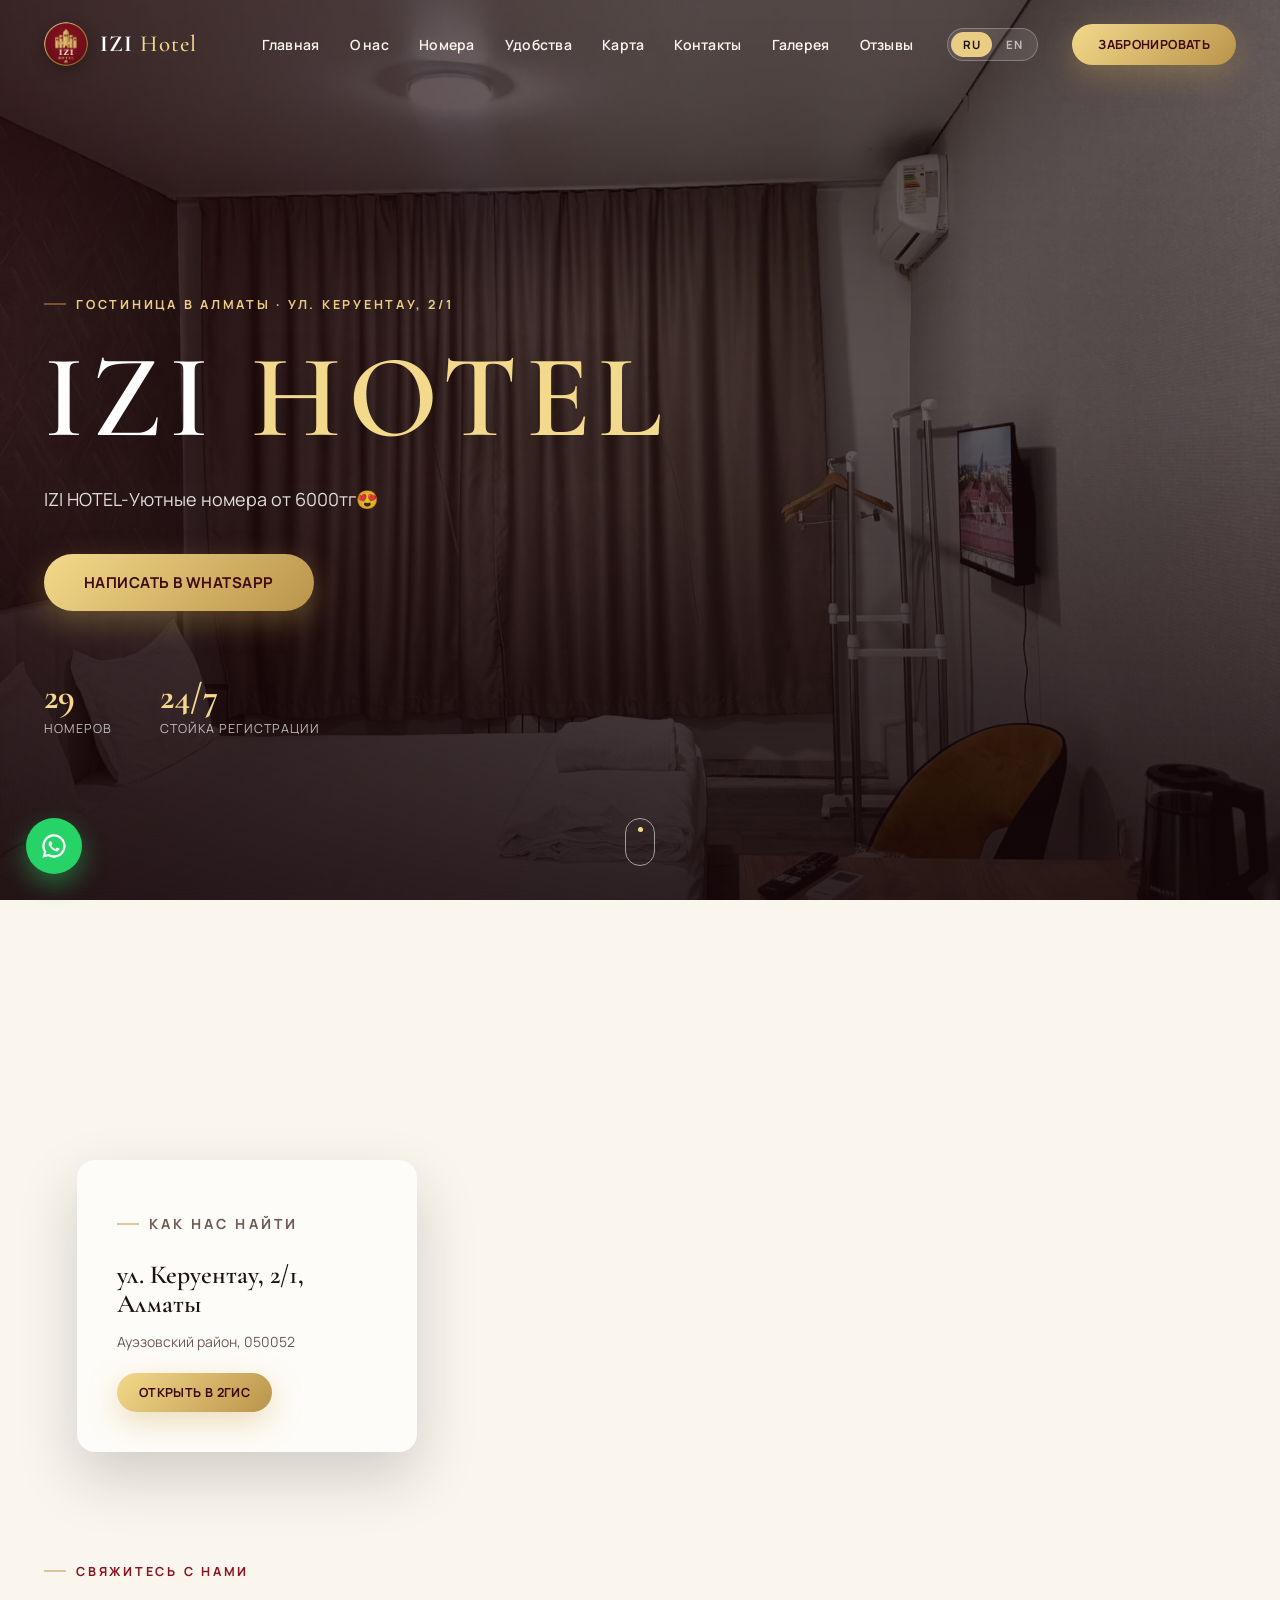
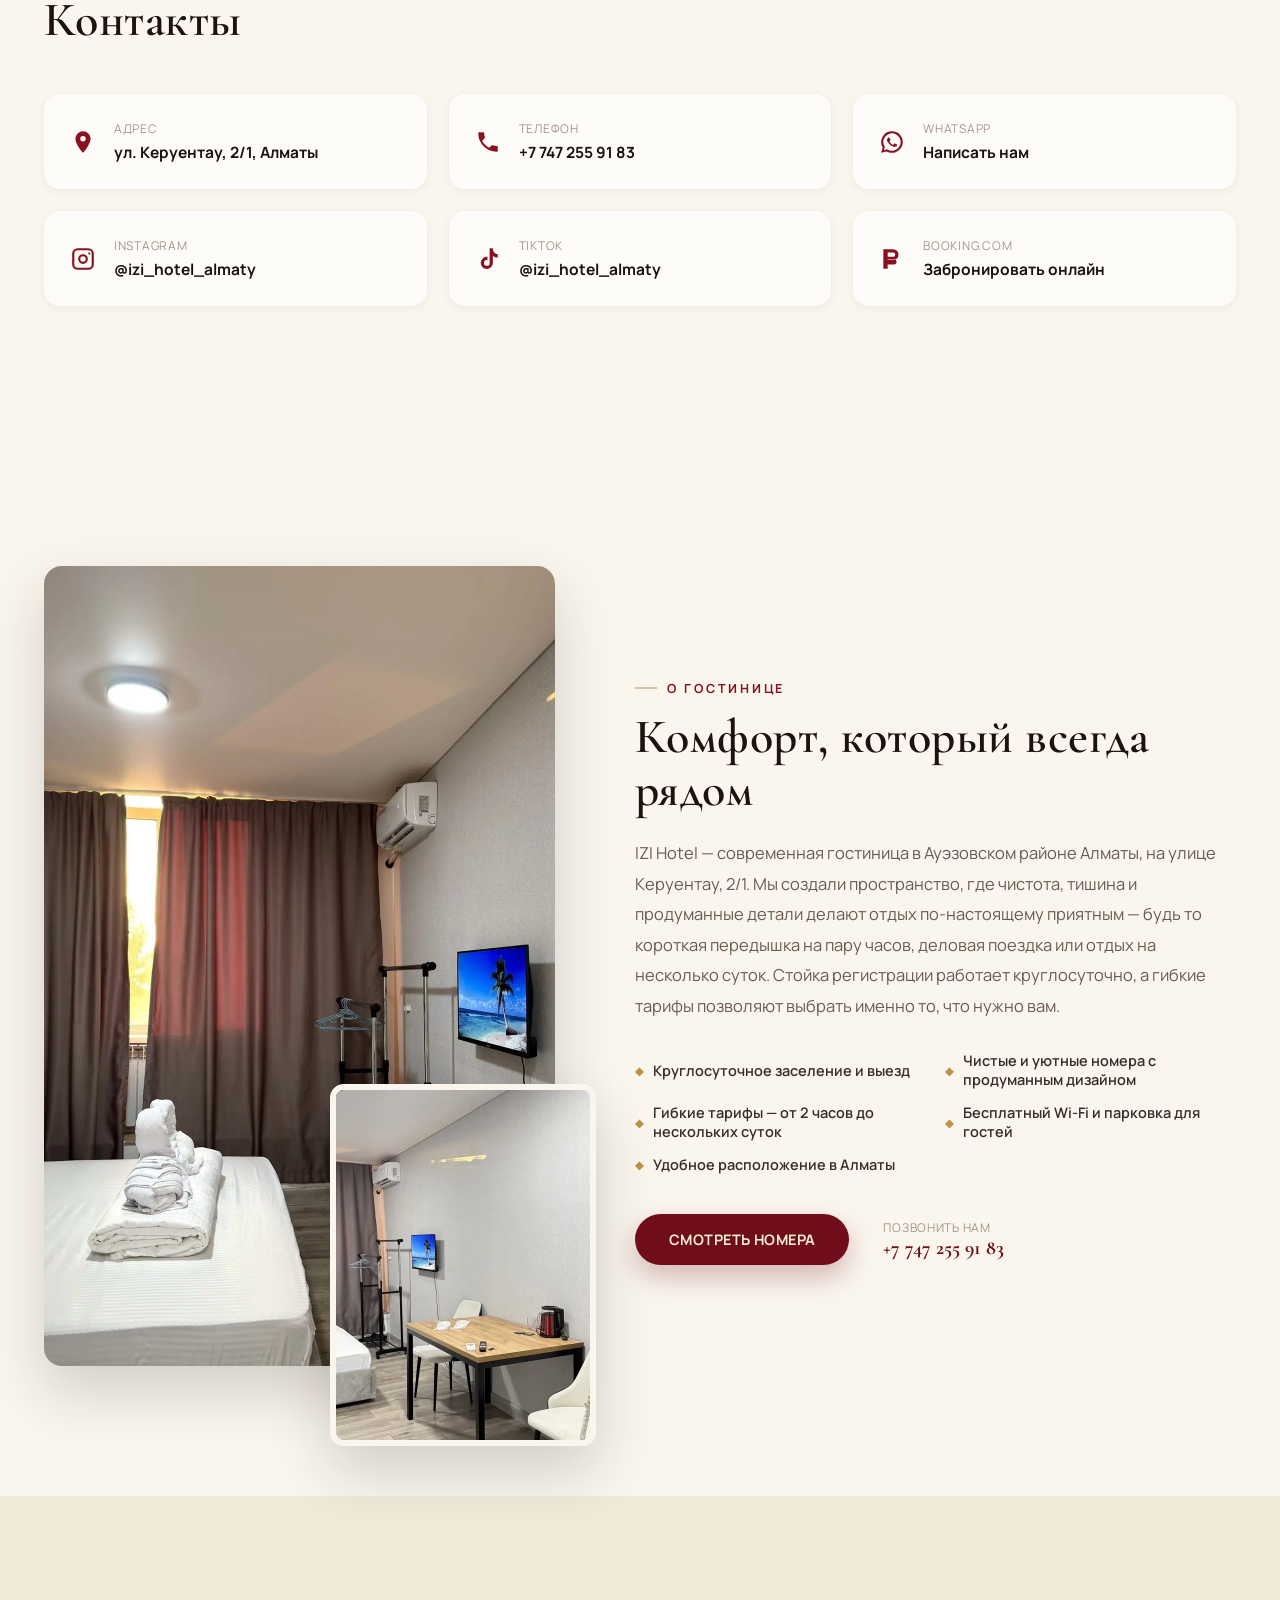
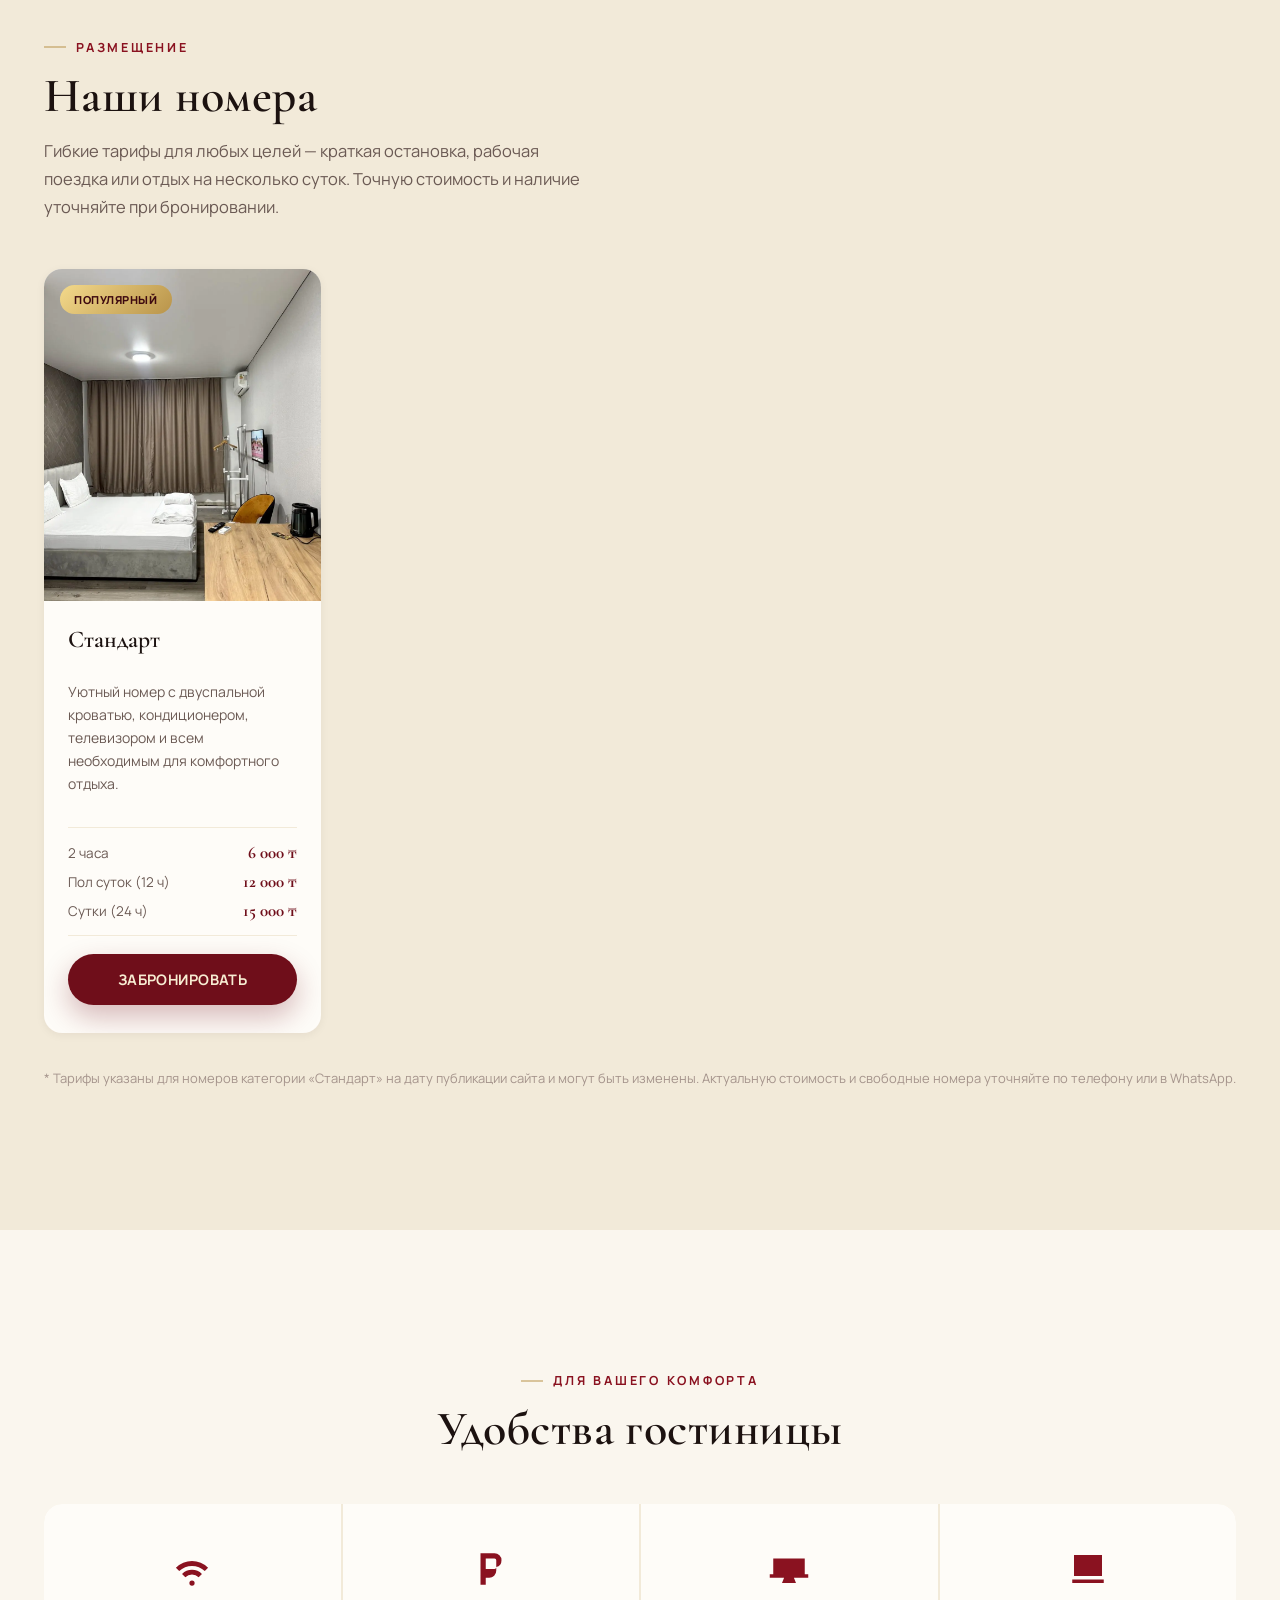
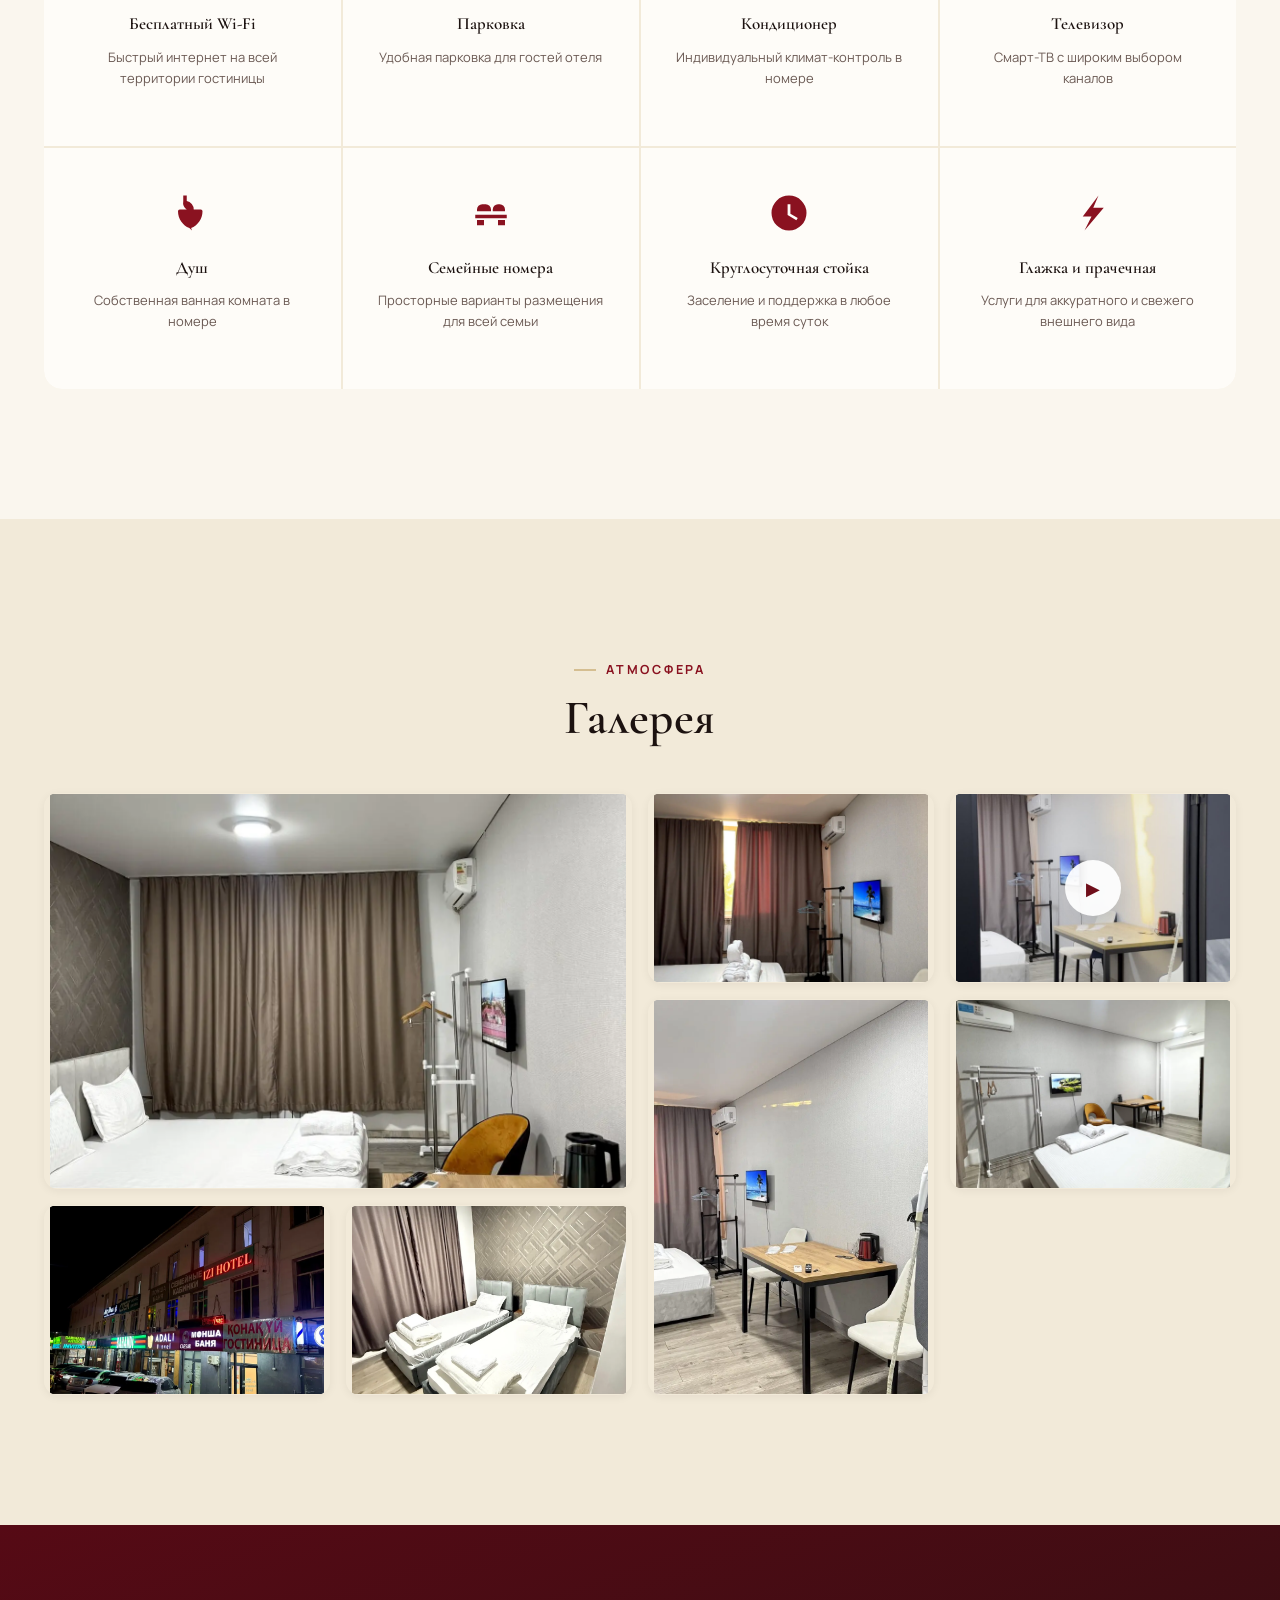
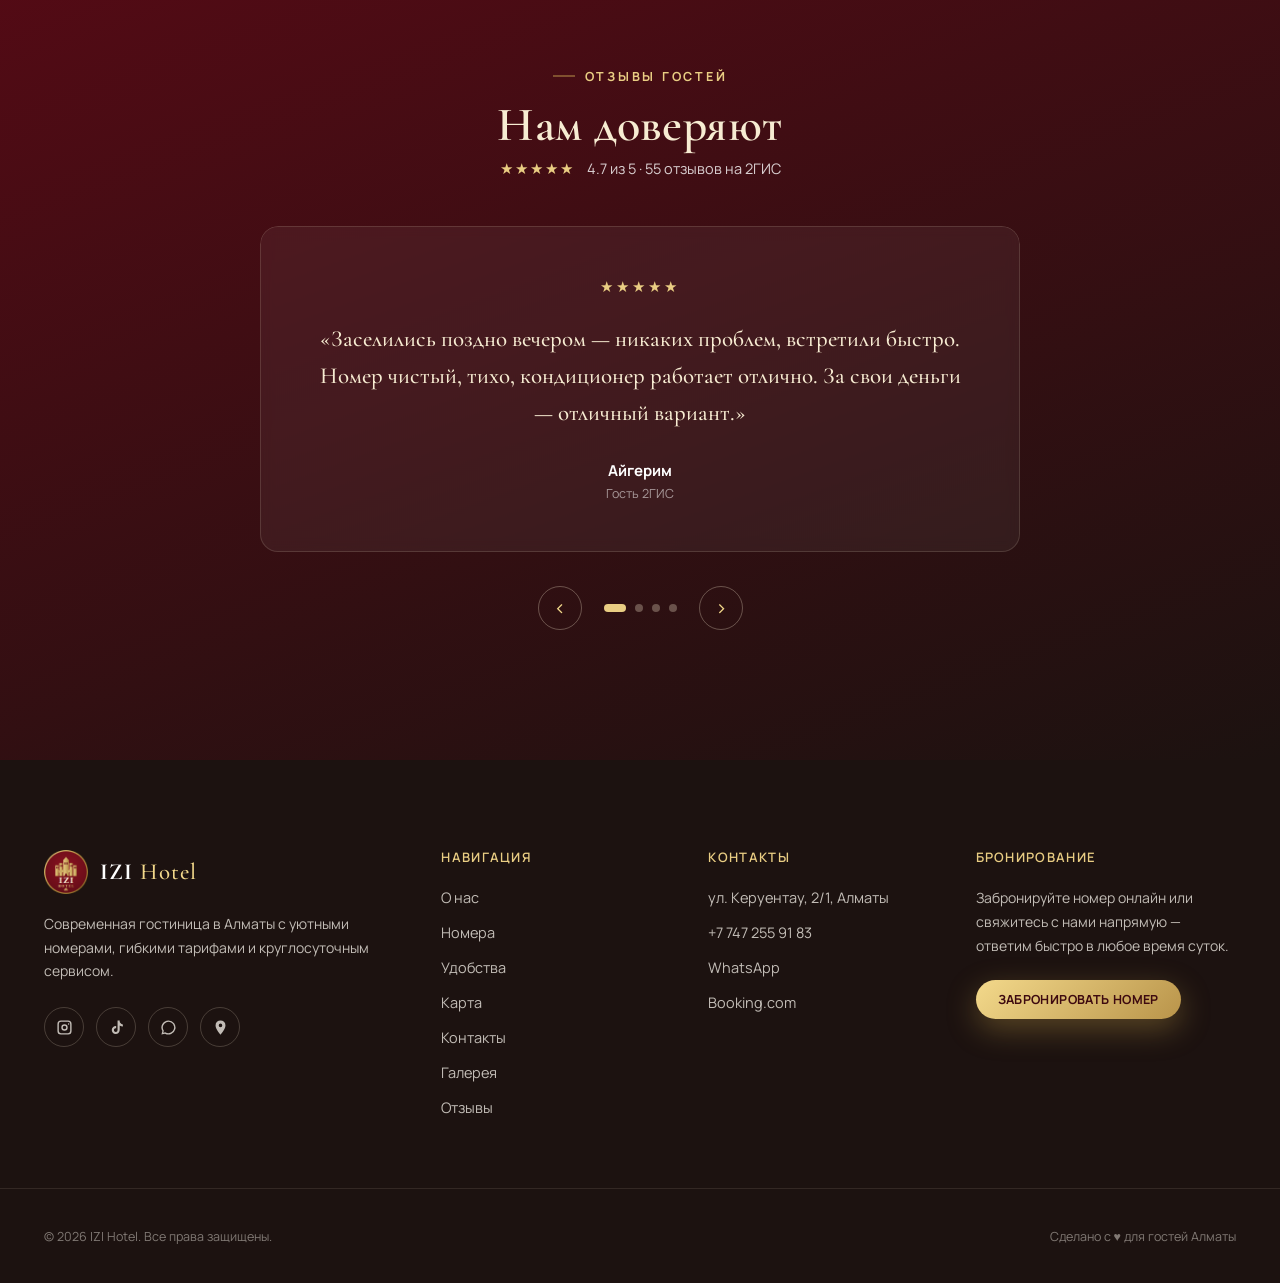
==== commit 80f20ad4: "Обновил сайт" ====
--- a/site/index.html
+++ b/site/index.html
@@ -84,16 +84,20 @@
 
     <nav class="nav" id="nav">
       <ul class="nav__list">
-        <li><a href="#home" class="nav__link">Главная</a></li>
-        <li><a href="#about" class="nav__link">О нас</a></li>
-        <li><a href="#rooms" class="nav__link">Номера</a></li>
-        <li><a href="#amenities" class="nav__link">Удобства</a></li>
-        <li><a href="#map" class="nav__link">Карта</a></li>
-        <li><a href="#contacts" class="nav__link">Контакты</a></li>
-        <li><a href="#gallery" class="nav__link">Галерея</a></li>
-        <li><a href="#reviews" class="nav__link">Отзывы</a></li>
+        <li><a href="#home" class="nav__link" data-i18n="nav.home">Главная</a></li>
+        <li><a href="#about" class="nav__link" data-i18n="nav.about">О нас</a></li>
+        <li><a href="#rooms" class="nav__link" data-i18n="nav.rooms">Номера</a></li>
+        <li><a href="#amenities" class="nav__link" data-i18n="nav.amenities">Удобства</a></li>
+        <li><a href="#map" class="nav__link" data-i18n="nav.map">Карта</a></li>
+        <li><a href="#contacts" class="nav__link" data-i18n="nav.contacts">Контакты</a></li>
+        <li><a href="#gallery" class="nav__link" data-i18n="nav.gallery">Галерея</a></li>
+        <li><a href="#reviews" class="nav__link" data-i18n="nav.reviews">Отзывы</a></li>
       </ul>
-      <a href="https://wa.me/77472559183?text=Здравствуйте!%20Хочу%20забронировать%20номер%20в%20IZI%20Hotel" target="_blank" rel="noopener" class="btn btn--gold btn--sm nav__cta">Забронировать</a>
+      <div class="lang-switch" id="langSwitch">
+        <button class="lang-switch__btn" data-lang="ru" aria-label="Русский">RU</button>
+        <button class="lang-switch__btn" data-lang="en" aria-label="English">EN</button>
+      </div>
+      <a href="https://wa.me/77472559183?text=Здравствуйте!%20Хочу%20забронировать%20номер%20в%20IZI%20Hotel" target="_blank" rel="noopener" class="btn btn--gold btn--sm nav__cta" data-i18n="nav.cta" data-href-ru="https://wa.me/77472559183?text=Здравствуйте!%20Хочу%20забронировать%20номер%20в%20IZI%20Hotel" data-href-en="https://wa.me/77472559183?text=Hello!%20I%20would%20like%20to%20book%20a%20room%20at%20IZI%20Hotel">Забронировать</a>
     </nav>
 
     <button class="burger" id="burger" aria-label="Открыть меню" aria-expanded="false" aria-controls="nav">
@@ -105,18 +109,22 @@
 <!-- Mobile menu overlay -->
 <div class="mobile-menu" id="mobileMenu">
   <ul class="mobile-menu__list">
-    <li><a href="#home" class="mobile-menu__link">Главная</a></li>
-    <li><a href="#about" class="mobile-menu__link">О нас</a></li>
-    <li><a href="#rooms" class="mobile-menu__link">Номера</a></li>
-    <li><a href="#amenities" class="mobile-menu__link">Удобства</a></li>
-    <li><a href="#map" class="mobile-menu__link">Карта</a></li>
-    <li><a href="#contacts" class="mobile-menu__link">Контакты</a></li>
-    <li><a href="#gallery" class="mobile-menu__link">Галерея</a></li>
-    <li><a href="#reviews" class="mobile-menu__link">Отзывы</a></li>
+    <li><a href="#home" class="mobile-menu__link" data-i18n="nav.home">Главная</a></li>
+    <li><a href="#about" class="mobile-menu__link" data-i18n="nav.about">О нас</a></li>
+    <li><a href="#rooms" class="mobile-menu__link" data-i18n="nav.rooms">Номера</a></li>
+    <li><a href="#amenities" class="mobile-menu__link" data-i18n="nav.amenities">Удобства</a></li>
+    <li><a href="#map" class="mobile-menu__link" data-i18n="nav.map">Карта</a></li>
+    <li><a href="#contacts" class="mobile-menu__link" data-i18n="nav.contacts">Контакты</a></li>
+    <li><a href="#gallery" class="mobile-menu__link" data-i18n="nav.gallery">Галерея</a></li>
+    <li><a href="#reviews" class="mobile-menu__link" data-i18n="nav.reviews">Отзывы</a></li>
   </ul>
+  <div class="lang-switch lang-switch--mobile" id="langSwitchMobile">
+    <button class="lang-switch__btn" data-lang="ru" aria-label="Русский">RU</button>
+    <button class="lang-switch__btn" data-lang="en" aria-label="English">EN</button>
+  </div>
   <div class="mobile-menu__contact">
     <a href="tel:+77472559183">+7 747 255 91 83</a>
-    <a href="https://wa.me/77472559183" target="_blank" rel="noopener" class="btn btn--gold">Написать в WhatsApp</a>
+    <a href="https://wa.me/77472559183" target="_blank" rel="noopener" class="btn btn--gold" data-i18n="hero.whatsapp">Написать в WhatsApp</a>
   </div>
 </div>
 
@@ -131,16 +139,16 @@
       <div class="hero__overlay"></div>
     </div>
     <div class="container hero__content" data-reveal>
-      <p class="eyebrow eyebrow--light">Гостиница в Алматы · ул. Керуентау, 2/1</p>
+      <p class="eyebrow eyebrow--light" data-i18n="hero.eyebrow">Гостиница в Алматы · ул. Керуентау, 2/1</p>
       <h1 class="hero__title">IZI <span>HOTEL</span></h1>
-      <p class="hero__subtitle">IZI HOTEL-Уютные номера от 6000тг😍</p>
+      <p class="hero__subtitle" data-i18n="hero.subtitle">IZI HOTEL-Уютные номера от 6000тг😍</p>
       <div class="hero__actions">
-        <a href="https://wa.me/77472559183?text=Здравствуйте!%20Хочу%20забронировать%20номер%20в%20IZI%20Hotel" target="_blank" rel="noopener" class="btn btn--gold btn--lg">Написать в WhatsApp</a>
+        <a href="https://wa.me/77472559183?text=Здравствуйте!%20Хочу%20забронировать%20номер%20в%20IZI%20Hotel" target="_blank" rel="noopener" class="btn btn--gold btn--lg" data-i18n="hero.whatsapp" data-href-ru="https://wa.me/77472559183?text=Здравствуйте!%20Хочу%20забронировать%20номер%20в%20IZI%20Hotel" data-href-en="https://wa.me/77472559183?text=Hello!%20I%20would%20like%20to%20book%20a%20room%20at%20IZI%20Hotel">Написать в WhatsApp</a>
       </div>
       <div class="hero__stats">
-        
-        <div class="hero__stat"><span>29</span><small>номеров</small></div>
-        <div class="hero__stat"><span>24/7</span><small>стойка регистрации</small></div>
+
+        <div class="hero__stat"><span>29</span><small data-i18n="hero.stat.rooms">номеров</small></div>
+        <div class="hero__stat"><span>24/7</span><small data-i18n="hero.stat.desk">стойка регистрации</small></div>
       </div>
     </div>
     <a href="#about" class="hero__scroll" aria-label="Прокрутить вниз"><span></span></a>
@@ -157,10 +165,10 @@
         referrerpolicy="no-referrer-when-downgrade" title="IZI Hotel на карте"></iframe>
     </div>
     <div class="map__card" data-reveal>
-      <p class="eyebrow">Как нас найти</p>
+      <p class="eyebrow" data-i18n="map.eyebrow">Как нас найти</p>
       <h3>ул. Керуентау, 2/1, Алматы</h3>
-      <p>Ауэзовский район, 050052</p>
-      <a href="https://2gis.kz/almaty/geo/70000001112716389" target="_blank" rel="noopener" class="btn btn--gold btn--sm">Открыть в 2ГИС</a>
+      <p data-i18n="map.district">Ауэзовский район, 050052</p>
+      <a href="https://2gis.kz/almaty/geo/70000001112716389" target="_blank" rel="noopener" class="btn btn--gold btn--sm" data-i18n="map.open2gis">Открыть в 2ГИС</a>
     </div>
   </section>
 
@@ -168,22 +176,22 @@
   <section class="contacts" id="contacts">
     <div class="container">
       <div class="section-head" data-reveal>
-        <p class="eyebrow">Свяжитесь с нами</p>
-        <h2 class="section-title">Контакты</h2>
+        <p class="eyebrow" data-i18n="contacts.eyebrow">Свяжитесь с нами</p>
+        <h2 class="section-title" data-i18n="contacts.title">Контакты</h2>
       </div>
 
       <div class="contacts__grid">
         <a class="contact-card" data-reveal href="https://2gis.kz/almaty/geo/70000001112716389" target="_blank" rel="noopener">
           <svg viewBox="0 0 24 24"><path d="M12 2a7 7 0 0 0-7 7c0 5.3 7 13 7 13s7-7.7 7-13a7 7 0 0 0-7-7zm0 9.5A2.5 2.5 0 1 1 12 6.5a2.5 2.5 0 0 1 0 5z"/></svg>
-          <div><span>Адрес</span><strong>ул. Керуентау, 2/1, Алматы</strong></div>
+          <div><span data-i18n="contacts.address">Адрес</span><strong>ул. Керуентау, 2/1, Алматы</strong></div>
         </a>
         <a class="contact-card" data-reveal href="tel:+77472559183">
           <svg viewBox="0 0 24 24"><path d="M6.6 10.8c1.4 2.8 3.8 5.1 6.6 6.6l2.2-2.2c.3-.3.7-.4 1-.2 1.1.4 2.3.6 3.6.6.6 0 1 .4 1 1V20c0 .6-.4 1-1 1C10.6 21 3 13.4 3 4c0-.6.4-1 1-1h3.5c.6 0 1 .4 1 1 0 1.3.2 2.5.6 3.6.1.4 0 .8-.2 1z"/></svg>
-          <div><span>Телефон</span><strong>+7 747 255 91 83</strong></div>
-        </a>
-        <a class="contact-card" data-reveal href="https://wa.me/77472559183?text=Здравствуйте!%20Хочу%20узнать%20о%20наличии%20номеров%20в%20IZI%20Hotel" target="_blank" rel="noopener">
+          <div><span data-i18n="contacts.phone">Телефон</span><strong>+7 747 255 91 83</strong></div>
+        </a>
+        <a class="contact-card" data-reveal href="https://wa.me/77472559183?text=Здравствуйте!%20Хочу%20узнать%20о%20наличии%20номеров%20в%20IZI%20Hotel" target="_blank" rel="noopener" data-i18n-href data-href-ru="https://wa.me/77472559183?text=Здравствуйте!%20Хочу%20узнать%20о%20наличии%20номеров%20в%20IZI%20Hotel" data-href-en="https://wa.me/77472559183?text=Hello!%20I%20would%20like%20to%20know%20about%20room%20availability%20at%20IZI%20Hotel">
           <svg viewBox="0 0 24 24"><path d="M12 2a10 10 0 0 0-8.6 15.1L2 22l5-1.3A10 10 0 1 0 12 2zm0 18a8 8 0 0 1-4.1-1.1l-.3-.2-3 .8.8-2.9-.2-.3A8 8 0 1 1 12 20zm4.4-5.9c-.2-.1-1.4-.7-1.6-.8-.2-.1-.4-.1-.5.1-.2.2-.6.8-.8 1-.1.2-.3.2-.5.1-.2-.1-1-.4-1.9-1.2-.7-.6-1.2-1.4-1.3-1.6-.1-.2 0-.4.1-.5l.4-.4c.1-.1.2-.3.2-.4.1-.2 0-.3 0-.4l-.7-1.7c-.2-.4-.4-.4-.5-.4h-.5c-.2 0-.4.1-.6.3-.2.2-.8.8-.8 1.9s.8 2.2 1 2.4c.1.2 1.6 2.5 3.9 3.5.5.2 1 .4 1.3.5.5.2 1 .1 1.4-.1.4-.2 1.4-.6 1.6-1.1.2-.5.2-1 .1-1.1-.1-.1-.2-.2-.4-.3z"/></svg>
-          <div><span>WhatsApp</span><strong>Написать нам</strong></div>
+          <div><span>WhatsApp</span><strong data-i18n="contacts.whatsapp">Написать нам</strong></div>
         </a>
         <a class="contact-card" data-reveal href="https://www.instagram.com/izi_hotel_almaty?utm_source=qr" target="_blank" rel="noopener">
           <svg viewBox="0 0 24 24"><path d="M7 2h10a5 5 0 0 1 5 5v10a5 5 0 0 1-5 5H7a5 5 0 0 1-5-5V7a5 5 0 0 1 5-5zm0 2a3 3 0 0 0-3 3v10a3 3 0 0 0 3 3h10a3 3 0 0 0 3-3V7a3 3 0 0 0-3-3zm5 3.5a4.5 4.5 0 1 1 0 9 4.5 4.5 0 0 1 0-9zm0 2a2.5 2.5 0 1 0 0 5 2.5 2.5 0 0 0 0-5zM17.8 6a1 1 0 1 1 0 2 1 1 0 0 1 0-2z"/></svg>
@@ -195,7 +203,7 @@
         </a>
         <a class="contact-card" data-reveal href="https://www.booking.com/hotel/kz/izi-on-zhandosova.ru.html?aid=898224&app_hotel_id=16019288&checkin=2026-07-24&checkout=2026-07-25&from_sn=ios&group_adults=2&group_children=0&label=hotel_details-TslQ9aU%401784840712&no_rooms=1&req_adults=2&req_children=0&room1=A%2CA%2C" target="_blank" rel="noopener">
           <svg viewBox="0 0 24 24"><path d="M4 3h9a5 5 0 0 1 0 10H8v8H4zm4 3v4h5a2 2 0 0 0 0-4zm0 6.5V17h6a2.25 2.25 0 0 0 0-4.5z"/></svg>
-          <div><span>Booking.com</span><strong>Забронировать онлайн</strong></div>
+          <div><span>Booking.com</span><strong data-i18n="contacts.bookonline">Забронировать онлайн</strong></div>
         </a>
       </div>
     </div>
@@ -222,9 +230,9 @@
       </div>
 
       <div class="about__content" data-reveal>
-        <p class="eyebrow">О гостинице</p>
-        <h2 class="section-title">Комфорт, который всегда рядом</h2>
-        <p class="about__text">
+        <p class="eyebrow" data-i18n="about.eyebrow">О гостинице</p>
+        <h2 class="section-title" data-i18n="about.title">Комфорт, который всегда рядом</h2>
+        <p class="about__text" data-i18n="about.text">
           IZI Hotel — современная гостиница в Ауэзовском районе Алматы, на улице Керуентау, 2/1.
           Мы создали пространство, где чистота, тишина и продуманные детали делают отдых
           по-настоящему приятным — будь то короткая передышка на пару часов, деловая поездка
@@ -233,17 +241,17 @@
         </p>
 
         <ul class="about__points">
-          <li><span class="about__point-icon">◆</span> Круглосуточное заселение и выезд</li>
-          <li><span class="about__point-icon">◆</span> Чистые и уютные номера с продуманным дизайном</li>
-          <li><span class="about__point-icon">◆</span> Гибкие тарифы — от 2 часов до нескольких суток</li>
-          <li><span class="about__point-icon">◆</span> Бесплатный Wi-Fi и парковка для гостей</li>
-          <li><span class="about__point-icon">◆</span> Удобное расположение в Алматы</li>
+          <li><span class="about__point-icon">◆</span> <span data-i18n="about.point1">Круглосуточное заселение и выезд</span></li>
+          <li><span class="about__point-icon">◆</span> <span data-i18n="about.point2">Чистые и уютные номера с продуманным дизайном</span></li>
+          <li><span class="about__point-icon">◆</span> <span data-i18n="about.point3">Гибкие тарифы — от 2 часов до нескольких суток</span></li>
+          <li><span class="about__point-icon">◆</span> <span data-i18n="about.point4">Бесплатный Wi-Fi и парковка для гостей</span></li>
+          <li><span class="about__point-icon">◆</span> <span data-i18n="about.point5">Удобное расположение в Алматы</span></li>
         </ul>
 
         <div class="about__cta">
-          <a href="#rooms" class="btn btn--primary">Смотреть номера</a>
+          <a href="#rooms" class="btn btn--primary" data-i18n="about.viewrooms">Смотреть номера</a>
           <a href="tel:+77472559183" class="about__phone">
-            <span>Позвонить нам</span>
+            <span data-i18n="about.callus">Позвонить нам</span>
             <strong>+7 747 255 91 83</strong>
           </a>
         </div>
@@ -255,9 +263,9 @@
   <section class="rooms" id="rooms">
     <div class="container">
       <div class="section-head" data-reveal>
-        <p class="eyebrow">Размещение</p>
-        <h2 class="section-title">Наши номера</h2>
-        <p class="section-sub">Гибкие тарифы для любых целей — краткая остановка, рабочая поездка или отдых на несколько суток. Точную стоимость и наличие уточняйте при бронировании.</p>
+        <p class="eyebrow" data-i18n="rooms.eyebrow">Размещение</p>
+        <h2 class="section-title" data-i18n="rooms.title">Наши номера</h2>
+        <p class="section-sub" data-i18n="rooms.subtitle">Гибкие тарифы для любых целей — краткая остановка, рабочая поездка или отдых на несколько суток. Точную стоимость и наличие уточняйте при бронировании.</p>
       </div>
 
       <div class="rooms__grid">
@@ -268,23 +276,23 @@
               <source srcset="assets/img/optimized/room-standard.webp" type="image/webp">
               <img src="assets/img/optimized/room-standard.jpg" alt="Стандартный номер IZI Hotel" loading="lazy" width="600" height="720">
             </picture>
-            <span class="room-card__tag">Популярный</span>
+            <span class="room-card__tag" data-i18n="rooms.popular">Популярный</span>
           </div>
           <div class="room-card__body">
-            <h3>Стандарт</h3>
-            <p>Уютный номер с двуспальной кроватью, кондиционером, телевизором и всем необходимым для комфортного отдыха.</p>
+            <h3 data-i18n="rooms.standard.name">Стандарт</h3>
+            <p data-i18n="rooms.standard.desc">Уютный номер с двуспальной кроватью, кондиционером, телевизором и всем необходимым для комфортного отдыха.</p>
             <div class="room-card__prices">
-              <div><span>2 часа</span><strong>6 000 ₸</strong></div>
-              <div><span>Пол суток (12 ч)</span><strong>12 000 ₸</strong></div>
-              <div><span>Сутки (24 ч)</span><strong>15 000 ₸</strong></div>
+              <div><span data-i18n="rooms.price.2h">2 часа</span><strong>6 000 ₸</strong></div>
+              <div><span data-i18n="rooms.price.12h">Пол суток (12 ч)</span><strong>12 000 ₸</strong></div>
+              <div><span data-i18n="rooms.price.24h">Сутки (24 ч)</span><strong>15 000 ₸</strong></div>
             </div>
-            <a href="https://wa.me/77472559183?text=Здравствуйте!%20Хочу%20забронировать%20номер%20%22Стандарт%22" target="_blank" rel="noopener" class="btn btn--primary btn--block">Забронировать</a>
+            <a href="https://wa.me/77472559183?text=Здравствуйте!%20Хочу%20забронировать%20номер%20%22Стандарт%22" target="_blank" rel="noopener" class="btn btn--primary btn--block" data-i18n="rooms.book" data-href-ru="https://wa.me/77472559183?text=Здравствуйте!%20Хочу%20забронировать%20номер%20%22Стандарт%22" data-href-en="https://wa.me/77472559183?text=Hello!%20I%20would%20like%20to%20book%20the%20%22Standard%22%20room">Забронировать</a>
           </div>
         </article>
 
       </div>
 
-      <p class="rooms__note">* Тарифы указаны для номеров категории «Стандарт» на дату публикации сайта и могут быть изменены. Актуальную стоимость и свободные номера уточняйте по телефону или в WhatsApp.</p>
+      <p class="rooms__note" data-i18n="rooms.note">* Тарифы указаны для номеров категории «Стандарт» на дату публикации сайта и могут быть изменены. Актуальную стоимость и свободные номера уточняйте по телефону или в WhatsApp.</p>
     </div>
   </section>
 
@@ -292,50 +300,50 @@
   <section class="amenities" id="amenities">
     <div class="container">
       <div class="section-head section-head--center" data-reveal>
-        <p class="eyebrow">Для вашего комфорта</p>
-        <h2 class="section-title">Удобства гостиницы</h2>
+        <p class="eyebrow" data-i18n="amenities.eyebrow">Для вашего комфорта</p>
+        <h2 class="section-title" data-i18n="amenities.title">Удобства гостиницы</h2>
       </div>
 
       <div class="amenities__grid">
         <div class="amenity" data-reveal>
           <svg viewBox="0 0 24 24" class="amenity__icon"><path d="M12 18.5a1.5 1.5 0 1 1 0 3 1.5 1.5 0 0 1 0-3zM6.3 14.8a8 8 0 0 1 11.4 0l-1.9 1.9a5.5 5.5 0 0 0-7.6 0zM2.8 11.3a13 13 0 0 1 18.4 0l-1.9 1.9a10.5 10.5 0 0 0-14.6 0z"/></svg>
-          <h3>Бесплатный Wi-Fi</h3>
-          <p>Быстрый интернет на всей территории гостиницы</p>
+          <h3 data-i18n="amenities.wifi.title">Бесплатный Wi-Fi</h3>
+          <p data-i18n="amenities.wifi.desc">Быстрый интернет на всей территории гостиницы</p>
         </div>
         <div class="amenity" data-reveal>
           <svg viewBox="0 0 24 24" class="amenity__icon"><path d="M6 3h8a4 4 0 0 1 4 4 4 4 0 0 1-3 3.9V13a4 4 0 0 1-4 4H9v4H6zm3 3v6h5a1 1 0 0 0 1-1V7a1 1 0 0 0-1-1z"/></svg>
-          <h3>Парковка</h3>
-          <p>Удобная парковка для гостей отеля</p>
+          <h3 data-i18n="amenities.parking.title">Парковка</h3>
+          <p data-i18n="amenities.parking.desc">Удобная парковка для гостей отеля</p>
         </div>
         <div class="amenity" data-reveal>
           <svg viewBox="0 0 24 24" class="amenity__icon"><path d="M3 6h18v9H3zM1 15h22v2H1zM8 20l1.2-3h5.6L16 20z"/></svg>
-          <h3>Кондиционер</h3>
-          <p>Индивидуальный климат-контроль в номере</p>
+          <h3 data-i18n="amenities.ac.title">Кондиционер</h3>
+          <p data-i18n="amenities.ac.desc">Индивидуальный климат-контроль в номере</p>
         </div>
         <div class="amenity" data-reveal>
           <svg viewBox="0 0 24 24" class="amenity__icon"><path d="M4 4h16v12H4zm-1 14h18v2H3zm5-11h6v6H8z"/></svg>
-          <h3>Телевизор</h3>
-          <p>Смарт-ТВ с широким выбором каналов</p>
+          <h3 data-i18n="amenities.tv.title">Телевизор</h3>
+          <p data-i18n="amenities.tv.desc">Смарт-ТВ с широким выбором каналов</p>
         </div>
         <div class="amenity" data-reveal>
           <svg viewBox="0 0 24 24" class="amenity__icon"><path d="M7 2h2v3.1A5 5 0 0 1 13 10h4a1 1 0 0 1 1 1c0 4.4-2.7 8.1-6.5 9.6L12 22l-1.5-1.4C6.7 19.1 4 15.4 4 11a1 1 0 0 1 1-1h4A5 5 0 0 1 7 5.1z"/></svg>
-          <h3>Душ</h3>
-          <p>Собственная ванная комната в номере</p>
+          <h3 data-i18n="amenities.shower.title">Душ</h3>
+          <p data-i18n="amenities.shower.desc">Собственная ванная комната в номере</p>
         </div>
         <div class="amenity" data-reveal>
           <svg viewBox="0 0 24 24" class="amenity__icon"><path d="M4 10a3 3 0 0 1 3-3h2a3 3 0 0 1 3 3v1H4zm9 1v-1a3 3 0 0 1 3-3h1a3 3 0 0 1 3 3v1zM3 13h18v2H3zm1 3h4v3H4zm12 0h4v3h-4z"/></svg>
-          <h3>Семейные номера</h3>
-          <p>Просторные варианты размещения для всей семьи</p>
+          <h3 data-i18n="amenities.family.title">Семейные номера</h3>
+          <p data-i18n="amenities.family.desc">Просторные варианты размещения для всей семьи</p>
         </div>
         <div class="amenity" data-reveal>
           <svg viewBox="0 0 24 24" class="amenity__icon"><path d="M12 2a10 10 0 1 0 0 20 10 10 0 0 0 0-20zm.8 5v5.4l4.2 2.5-.8 1.3-5-3V7z"/></svg>
-          <h3>Круглосуточная стойка</h3>
-          <p>Заселение и поддержка в любое время суток</p>
+          <h3 data-i18n="amenities.desk.title">Круглосуточная стойка</h3>
+          <p data-i18n="amenities.desk.desc">Заселение и поддержка в любое время суток</p>
         </div>
         <div class="amenity" data-reveal>
           <svg viewBox="0 0 24 24" class="amenity__icon"><path d="M18 2l-9 12h5l-4 8 11-13h-6z"/></svg>
-          <h3>Глажка и прачечная</h3>
-          <p>Услуги для аккуратного и свежего внешнего вида</p>
+          <h3 data-i18n="amenities.laundry.title">Глажка и прачечная</h3>
+          <p data-i18n="amenities.laundry.desc">Услуги для аккуратного и свежего внешнего вида</p>
         </div>
       </div>
     </div>
@@ -346,8 +354,8 @@
   <section class="gallery" id="gallery">
     <div class="container">
       <div class="section-head section-head--center" data-reveal>
-        <p class="eyebrow">Атмосфера</p>
-        <h2 class="section-title">Галерея</h2>
+        <p class="eyebrow" data-i18n="gallery.eyebrow">Атмосфера</p>
+        <h2 class="section-title" data-i18n="gallery.title">Галерея</h2>
       </div>
 
       <div class="gallery__grid" id="galleryGrid">
@@ -385,11 +393,11 @@
   <section class="reviews" id="reviews">
     <div class="container">
       <div class="section-head section-head--center" data-reveal>
-        <p class="eyebrow eyebrow--light">Отзывы гостей</p>
-        <h2 class="section-title section-title--light">Нам доверяют</h2>
+        <p class="eyebrow eyebrow--light" data-i18n="reviews.eyebrow">Отзывы гостей</p>
+        <h2 class="section-title section-title--light" data-i18n="reviews.title">Нам доверяют</h2>
         <div class="reviews__rating">
           <span class="reviews__stars">★★★★★</span>
-          <span>4.7 из 5 · 55 отзывов на 2ГИС</span>
+          <span data-i18n="reviews.rating">4.7 из 5 · 55 отзывов на 2ГИС</span>
         </div>
       </div>
 
@@ -397,23 +405,23 @@
         <div class="reviews__track" id="reviewsTrack">
           <article class="review-card">
             <span class="review-card__stars">★★★★★</span>
-            <p>«Заселились поздно вечером — никаких проблем, встретили быстро. Номер чистый, тихо, кондиционер работает отлично. За свои деньги — отличный вариант.»</p>
-            <div class="review-card__author"><strong>Айгерим</strong><span>Гость 2ГИС</span></div>
+            <p data-i18n="reviews.1.text">«Заселились поздно вечером — никаких проблем, встретили быстро. Номер чистый, тихо, кондиционер работает отлично. За свои деньги — отличный вариант.»</p>
+            <div class="review-card__author"><strong>Айгерим</strong><span data-i18n="reviews.1.source">Гость 2ГИС</span></div>
           </article>
           <article class="review-card">
             <span class="review-card__stars">★★★★★</span>
-            <p>«Останавливались на пол суток по пути в командировку. Всё аккуратно и по-домашнему: свежее бельё, приятный ремонт, удобная парковка рядом.»</p>
-            <div class="review-card__author"><strong>Данияр</strong><span>Гость Booking.com</span></div>
+            <p data-i18n="reviews.2.text">«Останавливались на пол суток по пути в командировку. Всё аккуратно и по-домашнему: свежее бельё, приятный ремонт, удобная парковка рядом.»</p>
+            <div class="review-card__author"><strong>Данияр</strong><span data-i18n="reviews.2.source">Гость Booking.com</span></div>
           </article>
           <article class="review-card">
             <span class="review-card__stars">★★★★★</span>
-            <p>«Хороший Wi-Fi, тепло и уютно. Стойка регистрации работает круглосуточно — заселились без проблем, хотя приехали за полночь.»</p>
-            <div class="review-card__author"><strong>Мария</strong><span>Гость 2ГИС</span></div>
+            <p data-i18n="reviews.3.text">«Хороший Wi-Fi, тепло и уютно. Стойка регистрации работает круглосуточно — заселились без проблем, хотя приехали за полночь.»</p>
+            <div class="review-card__author"><strong>Мария</strong><span data-i18n="reviews.3.source">Гость 2ГИС</span></div>
           </article>
           <article class="review-card">
             <span class="review-card__stars">★★★★★</span>
-            <p>«Бронировали номер № 27 — очень понравился: светлый, тихий, с удобной рабочей зоной. Обязательно вернёмся ещё.»</p>
-            <div class="review-card__author"><strong>Тимур</strong><span>Гость Booking.com</span></div>
+            <p data-i18n="reviews.4.text">«Бронировали номер № 27 — очень понравился: светлый, тихий, с удобной рабочей зоной. Обязательно вернёмся ещё.»</p>
+            <div class="review-card__author"><strong>Тимур</strong><span data-i18n="reviews.4.source">Гость Booking.com</span></div>
           </article>
         </div>
         <div class="reviews__controls">
@@ -435,7 +443,7 @@
         <img src="assets/img/logo-96.png" alt="IZI Hotel" width="44" height="44">
         <span class="brand__text">IZI <em>Hotel</em></span>
       </a>
-      <p>Современная гостиница в Алматы с уютными номерами, гибкими тарифами и круглосуточным сервисом.</p>
+      <p data-i18n="footer.tagline">Современная гостиница в Алматы с уютными номерами, гибкими тарифами и круглосуточным сервисом.</p>
       <div class="footer__social">
         <a href="https://www.instagram.com/izi_hotel_almaty?utm_source=qr" target="_blank" rel="noopener" aria-label="Instagram">
           <svg viewBox="0 0 24 24"><path d="M7 2h10a5 5 0 0 1 5 5v10a5 5 0 0 1-5 5H7a5 5 0 0 1-5-5V7a5 5 0 0 1 5-5zm0 2a3 3 0 0 0-3 3v10a3 3 0 0 0 3 3h10a3 3 0 0 0 3-3V7a3 3 0 0 0-3-3zm5 3.5a4.5 4.5 0 1 1 0 9 4.5 4.5 0 0 1 0-9zm0 2a2.5 2.5 0 1 0 0 5 2.5 2.5 0 0 0 0-5zM17.8 6a1 1 0 1 1 0 2 1 1 0 0 1 0-2z"/></svg>
@@ -453,20 +461,20 @@
     </div>
 
     <div class="footer__col">
-      <h4>Навигация</h4>
+      <h4 data-i18n="footer.nav.title">Навигация</h4>
       <ul>
-        <li><a href="#about">О нас</a></li>
-        <li><a href="#rooms">Номера</a></li>
-        <li><a href="#amenities">Удобства</a></li>
-        <li><a href="#map">Карта</a></li>
-        <li><a href="#contacts">Контакты</a></li>
-        <li><a href="#gallery">Галерея</a></li>
-        <li><a href="#reviews">Отзывы</a></li>
+        <li><a href="#about" data-i18n="nav.about">О нас</a></li>
+        <li><a href="#rooms" data-i18n="nav.rooms">Номера</a></li>
+        <li><a href="#amenities" data-i18n="nav.amenities">Удобства</a></li>
+        <li><a href="#map" data-i18n="nav.map">Карта</a></li>
+        <li><a href="#contacts" data-i18n="nav.contacts">Контакты</a></li>
+        <li><a href="#gallery" data-i18n="nav.gallery">Галерея</a></li>
+        <li><a href="#reviews" data-i18n="nav.reviews">Отзывы</a></li>
       </ul>
     </div>
 
     <div class="footer__col">
-      <h4>Контакты</h4>
+      <h4 data-i18n="footer.contacts.title">Контакты</h4>
       <ul>
         <li><a href="https://2gis.kz/almaty/geo/70000001112716389" target="_blank" rel="noopener">ул. Керуентау, 2/1, Алматы</a></li>
         <li><a href="tel:+77472559183">+7 747 255 91 83</a></li>
@@ -476,16 +484,16 @@
     </div>
 
     <div class="footer__col">
-      <h4>Бронирование</h4>
-      <p class="footer__note">Забронируйте номер онлайн или свяжитесь с нами напрямую — ответим быстро в любое время суток.</p>
-      <a href="https://wa.me/77472559183?text=Здравствуйте!%20Хочу%20забронировать%20номер%20в%20IZI%20Hotel" target="_blank" rel="noopener" class="btn btn--gold btn--sm">Забронировать номер</a>
+      <h4 data-i18n="footer.booking.title">Бронирование</h4>
+      <p class="footer__note" data-i18n="footer.booking.note">Забронируйте номер онлайн или свяжитесь с нами напрямую — ответим быстро в любое время суток.</p>
+      <a href="https://wa.me/77472559183?text=Здравствуйте!%20Хочу%20забронировать%20номер%20в%20IZI%20Hotel" target="_blank" rel="noopener" class="btn btn--gold btn--sm" data-i18n="footer.booking.cta" data-href-ru="https://wa.me/77472559183?text=Здравствуйте!%20Хочу%20забронировать%20номер%20в%20IZI%20Hotel" data-href-en="https://wa.me/77472559183?text=Hello!%20I%20would%20like%20to%20book%20a%20room%20at%20IZI%20Hotel">Забронировать номер</a>
     </div>
   </div>
 
   <div class="footer__bottom">
     <div class="container footer__bottom-inner">
-      <p>© <span id="year"></span> IZI Hotel. Все права защищены.</p>
-      <p>Сделано с ♥ для гостей Алматы</p>
+      <p>© <span id="year"></span> <span data-i18n="footer.rights">IZI Hotel. Все права защищены.</span></p>
+      <p data-i18n="footer.madewith">Сделано с ♥ для гостей Алматы</p>
     </div>
   </div>
 </footer>
--- a/site/css/styles.css
+++ b/site/css/styles.css
@@ -53,7 +53,11 @@
 svg{ fill:currentColor; }
 .container{ width:100%; max-width:1240px; margin:0 auto; padding:0 24px; }
 
-h1,h2,h3,h4{ font-family:var(--font-display); color:var(--ink-900); margin:0; line-height:1.1; font-weight:600; }
+h1,h2,h3,h4{ font-family:var(--font-display);
+   color:var(--ink-900); 
+   margin:0; 
+   line-height:1.1; 
+   font-weight:600; }
 
 ::selection{ background:var(--gold-300); color:var(--ink-900); }
 
@@ -189,6 +193,18 @@
 .nav__link:hover::after{ width:100%; }
 .nav__cta{ padding:12px 26px; font-size:12.5px; }
 
+.lang-switch{ display:flex; align-items:center; gap:2px; background:rgba(255,255,255,.1); border:1px solid rgba(255,255,255,.25); border-radius:20px; padding:3px; }
+.lang-switch__btn{
+  border:0; background:transparent; cursor:pointer; padding:5px 12px; border-radius:16px;
+  font-size:11.5px; font-weight:700; letter-spacing:.04em; color:#fdf7ea; opacity:.65;
+  transition:background .3s ease, color .3s ease, opacity .3s ease;
+}
+.lang-switch__btn.is-active{ background:var(--gold-300); color:var(--ink-900); opacity:1; }
+.header.is-scrolled .lang-switch{ border-color:rgba(0,0,0,.12); background:rgba(0,0,0,.05); }
+.header.is-scrolled .lang-switch__btn{ color:var(--ink-700); }
+.header.is-scrolled .lang-switch__btn.is-active{ background:var(--gold-300); color:var(--ink-900); }
+.lang-switch--mobile{ margin:0 0 8px; }
+
 .burger{
   display:none; flex-direction:column; justify-content:center; gap:5px;
   width:42px; height:42px; z-index:600;
